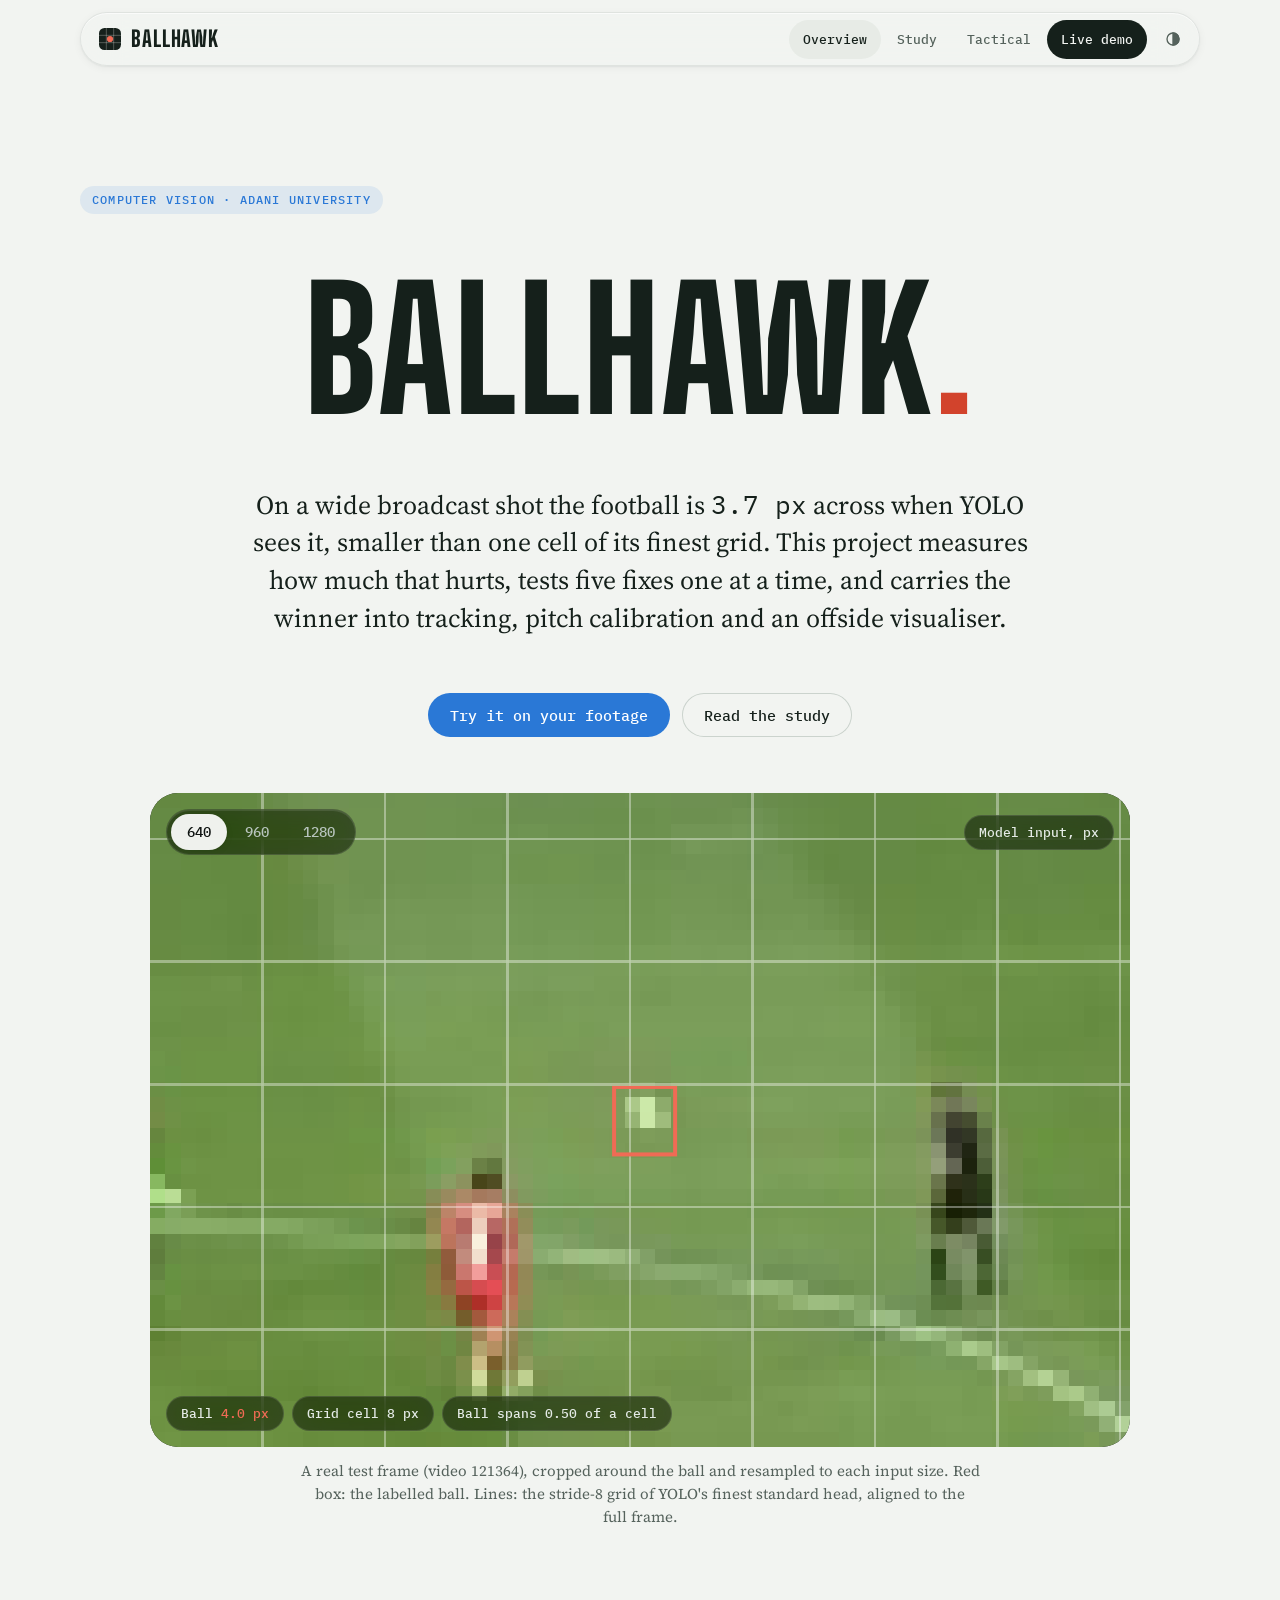
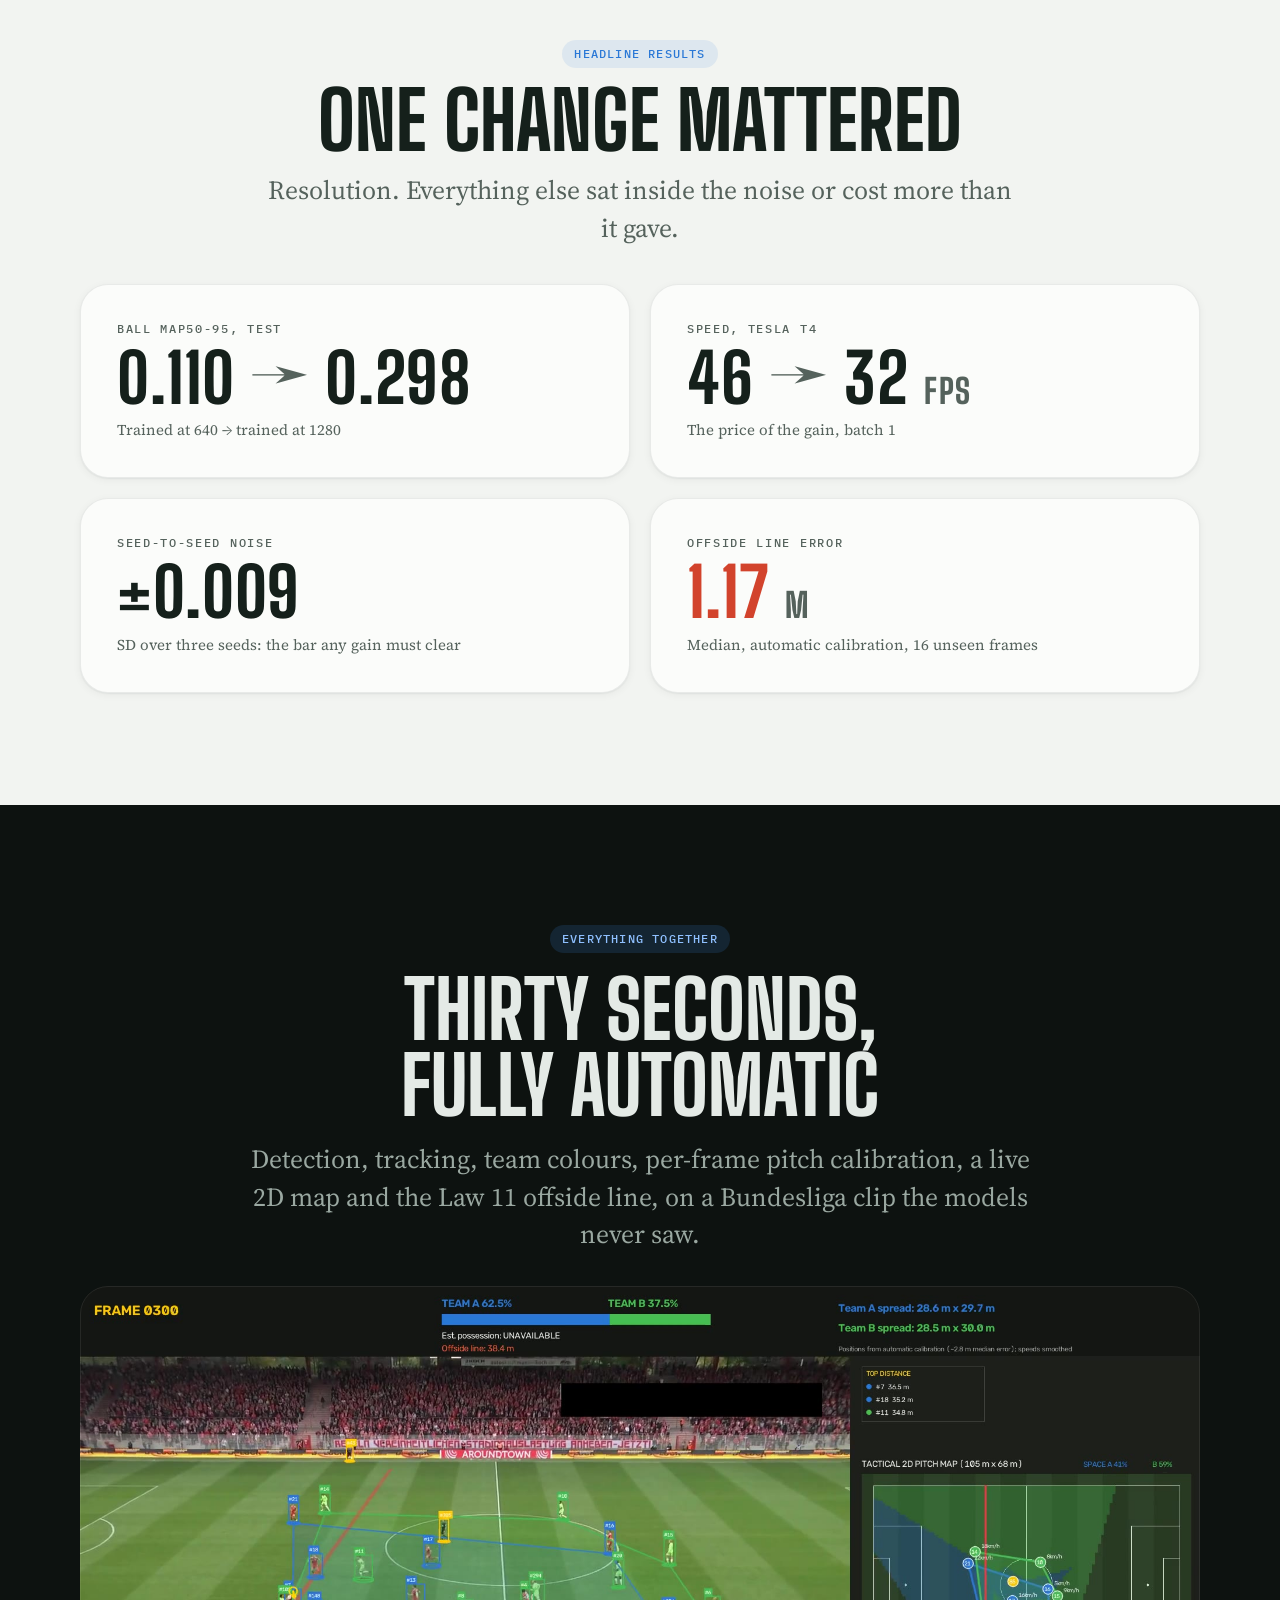
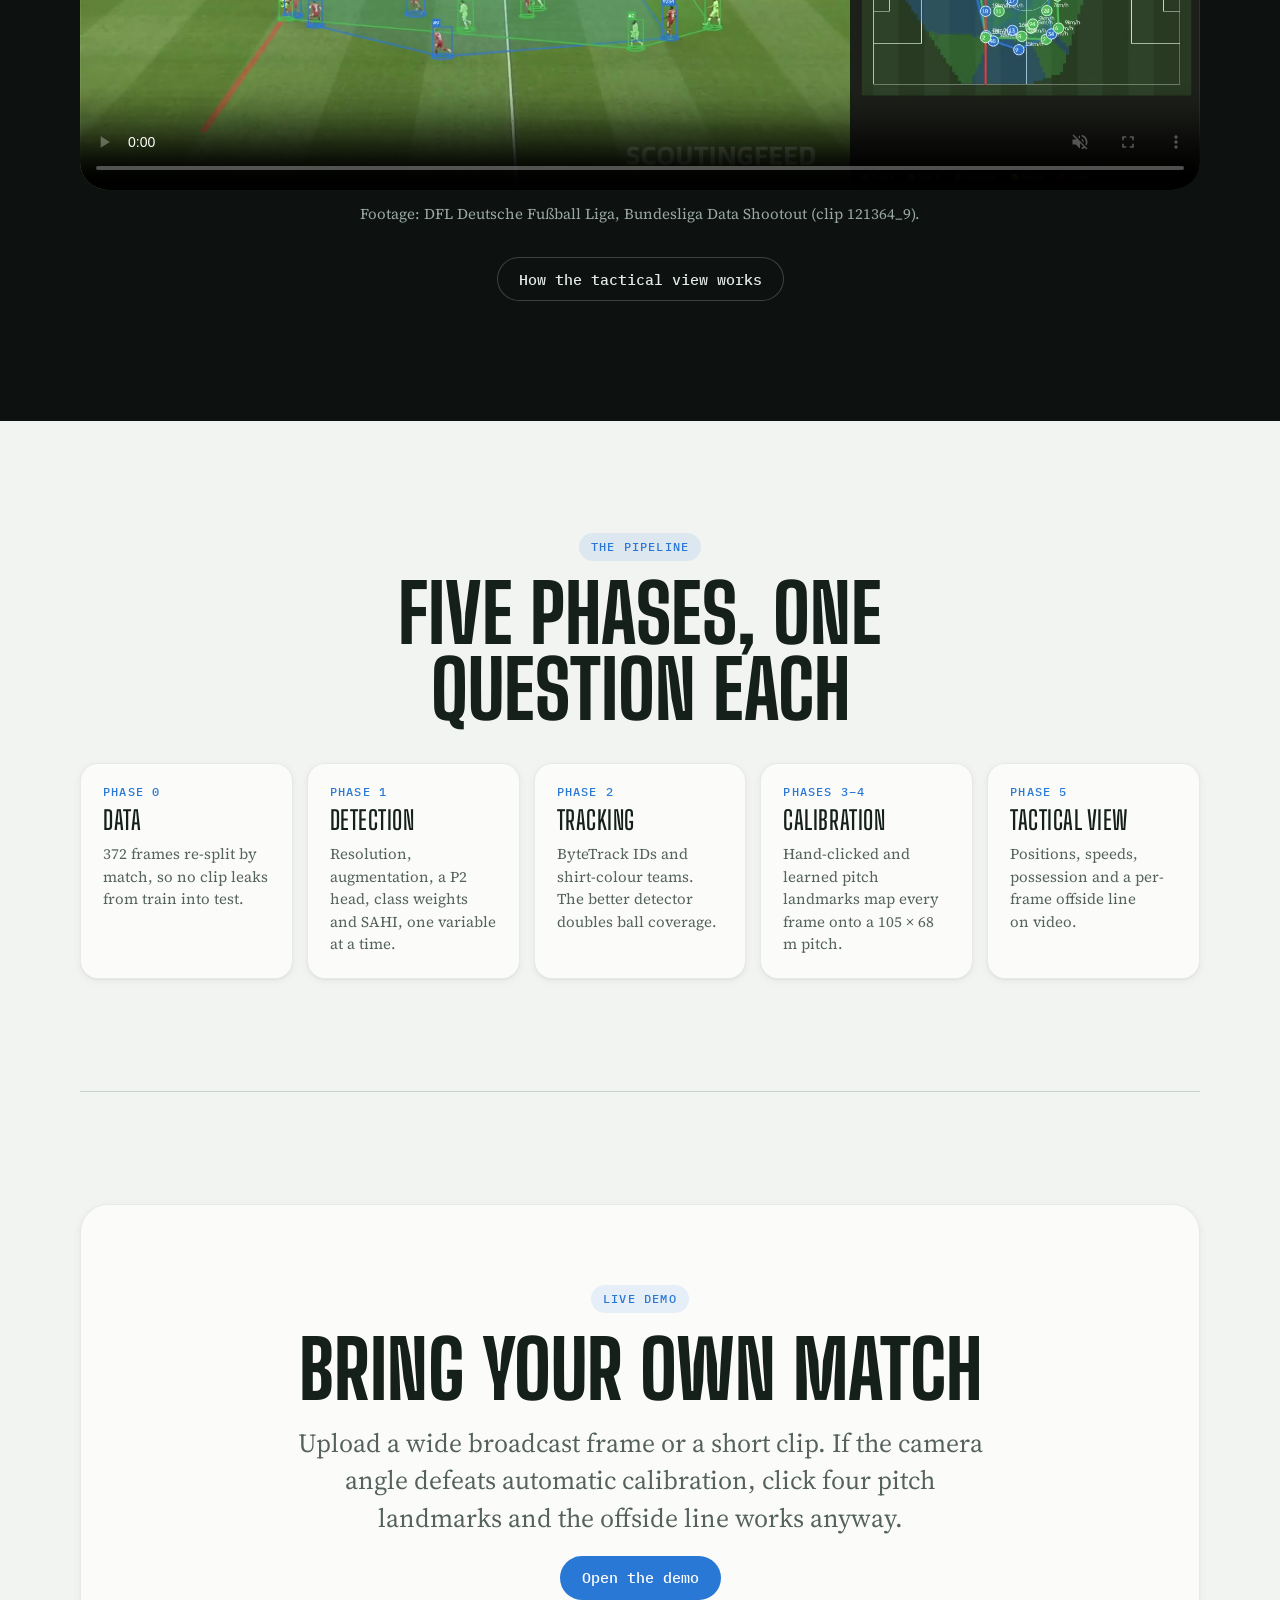
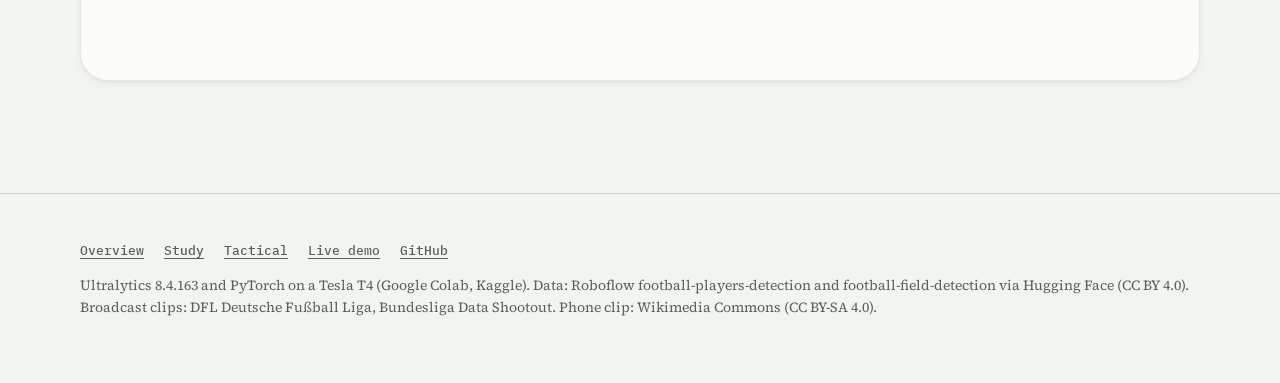
==== web/index.html @ 19dbdcc2 "Rebuild the website as four pages with a custom demo UI web/ replaces site/: Overview, Study, Tactic" ====
<!doctype html>
<html lang="en">
<head>
<meta charset="utf-8">
<meta name="viewport" content="width=device-width, initial-scale=1, viewport-fit=cover">
<title>BallHawk</title>
<meta name="description" content="Why YOLO misses a 4-pixel football on broadcast footage, what fixes it, and how far that carries into tracking, pitch calibration and an offside visualiser.">
<link rel="icon" href="data:image/svg+xml,%3Csvg xmlns='http://www.w3.org/2000/svg' viewBox='0 0 24 24'%3E%3Crect width='24' height='24' rx='6' fill='%2315201B'/%3E%3Cpath d='M8 0v24M16 0v24M0 8h24M0 16h24' stroke='%23F2F4F1' stroke-opacity='.3'/%3E%3Ccircle cx='12' cy='12' r='3.4' fill='%23F06B55'/%3E%3C/svg%3E">
<link rel="preconnect" href="https://fonts.googleapis.com">
<link rel="preconnect" href="https://fonts.gstatic.com" crossorigin>
<link rel="stylesheet" href="https://fonts.googleapis.com/css2?family=Big+Shoulders+Display:wght@600;800&family=IBM+Plex+Mono:wght@400;500&family=Source+Serif+4:ital,opsz,wght@0,8..60,400;0,8..60,600;1,8..60,400&display=swap">
<link rel="stylesheet" href="css/ballhawk.css">
<script src="js/site.js"></script>
</head>
<body>
<a class="skip" href="#main">Skip to content</a>
<header class="bar">
  <a class="brand" href="index.html"><svg viewBox="0 0 24 24" aria-hidden="true"><rect width="24" height="24" rx="6" fill="currentColor"/><path d="M8 0v24M16 0v24M0 8h24M0 16h24" stroke="var(--paper)" stroke-opacity=".3"/><circle cx="12" cy="12" r="3.4" fill="#F06B55"/></svg>BallHawk</a>
  <nav aria-label="Pages">
    <a href="index.html" aria-current="page">Overview</a>
    <a href="study.html">Study</a>
    <a href="tactical.html">Tactical</a>
    <a href="demo.html" class="cta">Live demo</a>
  </nav>
  <button class="theme-btn" type="button" aria-label="Change theme"></button>
</header>

<main id="main">
  <section class="hero wrap">
    <span class="chip">Computer Vision · Adani University</span>
    <h1>BallHawk<span class="dot">.</span></h1>
    <p class="lede">On a wide broadcast shot the football is <span class="mono">3.7&nbsp;px</span> across when YOLO sees it, smaller than one cell of its finest grid. This project measures how much that hurts, tests five fixes one at a time, and carries the winner into tracking, pitch calibration and an offside visualiser.</p>
    <div class="actions center">
      <a class="btn primary" href="demo.html">Try it on your footage</a>
      <a class="btn ghost" href="study.html">Read the study</a>
    </div>

    <figure class="scope reveal">
      <div class="stage">
        <canvas id="scope" width="768" height="512" aria-label="A football crop resampled to the selected input size, with the stride-8 grid drawn over it"></canvas>
        <div class="overlay-top">
          <div class="seg" id="scope-size" role="group" aria-label="Model input size">
            <button type="button" data-size="640" aria-pressed="true">640</button>
            <button type="button" data-size="960" aria-pressed="false">960</button>
            <button type="button" data-size="1280" aria-pressed="false">1280</button>
          </div>
          <span class="pill">Model input, px</span>
        </div>
        <div class="overlay-bottom" aria-live="polite">
          <span class="pill">Ball <b class="hit" id="ro-ball">4.0 px</b></span>
          <span class="pill">Grid cell <b>8 px</b></span>
          <span class="pill">Ball spans <b id="ro-cells">0.50</b> of a cell</span>
        </div>
      </div>
      <figcaption class="center col">A real test frame (video 121364), cropped around the ball and resampled to each input size. Red box: the labelled ball. Lines: the stride-8 grid of YOLO's finest standard head, aligned to the full frame.</figcaption>
    </figure>
  </section>

  <section class="block wrap" aria-labelledby="results-h">
    <header class="center">
      <span class="chip">Headline results</span>
      <h2 id="results-h">One change mattered</h2>
      <p class="lede muted">Resolution. Everything else sat inside the noise or cost more than it gave.</p>
    </header>
    <div class="grid-2">
      <div class="card stat reveal"><span class="eyebrow">Ball mAP50-95, test</span><span class="big">0.110<span class="arrow"> → </span>0.298</span><span class="small muted">Trained at 640 → trained at 1280</span></div>
      <div class="card stat reveal"><span class="eyebrow">Speed, Tesla T4</span><span class="big">46<span class="arrow"> → </span>32 <small>FPS</small></span><span class="small muted">The price of the gain, batch 1</span></div>
      <div class="card stat reveal"><span class="eyebrow">Seed-to-seed noise</span><span class="big">±0.009</span><span class="small muted">SD over three seeds: the bar any gain must clear</span></div>
      <div class="card stat ball reveal"><span class="eyebrow">Offside line error</span><span class="big">1.17 <small>M</small></span><span class="small muted">Median, automatic calibration, 16 unseen frames</span></div>
    </div>
  </section>

  <section class="theatre" aria-labelledby="film-h">
    <div class="wrap stack" style="gap:32px">
      <header class="stack center" style="max-width:820px;justify-items:center">
        <span class="chip">Everything together</span>
        <h2 id="film-h">Thirty seconds, fully automatic</h2>
        <p class="lede muted">Detection, tracking, team colours, per-frame pitch calibration, a live 2D map and the Law 11 offside line, on a Bundesliga clip the models never saw.</p>
      </header>
      <figure class="reveal">
        <video src="media/tactical_v2.mp4" poster="img/tactical_v2_poster.jpg" autoplay muted loop playsinline controls preload="metadata"
               aria-label="30 seconds of broadcast footage with team shapes, player IDs, possession and spread readouts, the offside band, and a live 2D pitch map with speeds" width="1920" height="864"></video>
        <figcaption class="center">Footage: DFL Deutsche Fußball Liga, Bundesliga Data Shootout (clip 121364_9).</figcaption>
      </figure>
      <div class="actions center"><a class="btn ghost" href="tactical.html">How the tactical view works</a></div>
    </div>
  </section>

  <section class="block wrap" aria-labelledby="pipe-h">
    <header class="center">
      <span class="chip">The pipeline</span>
      <h2 id="pipe-h">Five phases, one question each</h2>
    </header>
    <div class="steps">
      <a class="step reveal" href="study.html#data"><span class="n">PHASE 0</span><h3>Data</h3><p>372 frames re-split by match, so no clip leaks from train into test.</p></a>
      <a class="step reveal" href="study.html#study"><span class="n">PHASE 1</span><h3>Detection</h3><p>Resolution, augmentation, a P2 head, class weights and SAHI, one variable at a time.</p></a>
      <a class="step reveal" href="tactical.html#tracking"><span class="n">PHASE 2</span><h3>Tracking</h3><p>ByteTrack IDs and shirt-colour teams. The better detector doubles ball coverage.</p></a>
      <a class="step reveal" href="tactical.html#calibration"><span class="n">PHASES 3–4</span><h3>Calibration</h3><p>Hand-clicked and learned pitch landmarks map every frame onto a 105 × 68 m pitch.</p></a>
      <a class="step reveal" href="tactical.html#video"><span class="n">PHASE 5</span><h3>Tactical view</h3><p>Positions, speeds, possession and a per-frame offside line on video.</p></a>
    </div>
  </section>

  <section class="block wrap" aria-labelledby="try-h">
    <div class="card center-card reveal">
      <span class="chip">Live demo</span>
      <h2 id="try-h">Bring your own match</h2>
      <p class="lede muted col">Upload a wide broadcast frame or a short clip. If the camera angle defeats automatic calibration, click four pitch landmarks and the offside line works anyway.</p>
      <div class="actions center"><a class="btn primary" href="demo.html">Open the demo</a></div>
    </div>
  </section>
</main>

<footer class="site-foot">
  <div class="wrap">
    <div class="links"><a href="index.html">Overview</a><a href="study.html">Study</a><a href="tactical.html">Tactical</a><a href="demo.html">Live demo</a><a href="https://github.com/RohanTrivedi09/BallHawk">GitHub</a></div>
    <p>Ultralytics 8.4.163 and PyTorch on a Tesla T4 (Google Colab, Kaggle). Data: Roboflow football-players-detection and football-field-detection via Hugging Face (CC BY 4.0). Broadcast clips: DFL Deutsche Fußball Liga, Bundesliga Data Shootout. Phone clip: Wikimedia Commons (CC BY-SA 4.0).</p>
  </div>
</footer>
<script src="data/site-data.js"></script>
<script src="js/scope.js"></script>
</body>
</html>
---- web/css/ballhawk.css ----
/* BallHawk — one stylesheet for every page.
   Theme: pitch-paper and ink with broadcast blue, aqua and a red ball (unchanged from v1).
   Layout language: Apple product pages — floating glass bar, large type, rounded surfaces, calm motion. */

/* ---------- tokens ---------- */
:root {
  --paper: #F2F4F1;
  --surface: #E7EBE6;
  --raised: #FBFCFA;
  --ink: #15201B;
  --muted: #55625C;
  --rule: #CBD3CD;
  --accent: #2a78d6;
  --ref: #1baf7a;
  --ball: #D2432C;
  --band: #D9DFDA;
  --stage: #0d1210;          /* dark stage behind video and canvases, both themes */
  --stage-ink: #E4EAE6;
  --tip-bg: #15201B;
  --tip-ink: #F2F4F1;
  --glass: rgb(242 244 241 / 0.72);
  --glass-edge: rgb(255 255 255 / 0.65);
  --glass-line: rgb(21 32 27 / 0.08);
  --shadow-sm: 0 1px 2px rgb(21 32 27 / 0.06), 0 2px 8px rgb(21 32 27 / 0.05);
  --shadow: 0 1px 2px rgb(21 32 27 / 0.05), 0 8px 24px rgb(21 32 27 / 0.08), 0 24px 64px rgb(21 32 27 / 0.06);
  --outline: rgb(0 0 0 / 0.1);

  --display: "Big Shoulders Display", "Arial Narrow", "Helvetica Neue", sans-serif;
  --serif: "Source Serif 4", Georgia, "Times New Roman", serif;
  --mono: "IBM Plex Mono", ui-monospace, "SF Mono", Menlo, monospace;

  --r-sm: 10px;
  --r: 18px;
  --r-lg: 28px;
  --gutter: 20px;
  --max: 1120px;
  --ease: cubic-bezier(0.2, 0.8, 0.2, 1);
}
@media (prefers-color-scheme: dark) {
  :root:not([data-theme="light"]) {
    color-scheme: dark;
    --paper: #0F1714; --surface: #16211C; --raised: #1B2822; --ink: #E4EAE6; --muted: #9AA8A1; --rule: #2A3832;
    --accent: #3987e5; --ref: #199e70; --ball: #F06B55; --band: #22302A; --tip-bg: #E4EAE6; --tip-ink: #0F1714;
    --glass: rgb(15 23 20 / 0.66); --glass-edge: rgb(255 255 255 / 0.08); --glass-line: rgb(255 255 255 / 0.06);
    --shadow-sm: 0 1px 2px rgb(0 0 0 / 0.3); --shadow: 0 1px 2px rgb(0 0 0 / 0.3), 0 16px 48px rgb(0 0 0 / 0.35);
    --outline: rgb(255 255 255 / 0.1);
  }
}
:root[data-theme="dark"] {
  color-scheme: dark;
  --paper: #0F1714; --surface: #16211C; --raised: #1B2822; --ink: #E4EAE6; --muted: #9AA8A1; --rule: #2A3832;
  --accent: #3987e5; --ref: #199e70; --ball: #F06B55; --band: #22302A; --tip-bg: #E4EAE6; --tip-ink: #0F1714;
  --glass: rgb(15 23 20 / 0.66); --glass-edge: rgb(255 255 255 / 0.08); --glass-line: rgb(255 255 255 / 0.06);
  --shadow-sm: 0 1px 2px rgb(0 0 0 / 0.3); --shadow: 0 1px 2px rgb(0 0 0 / 0.3), 0 16px 48px rgb(0 0 0 / 0.35);
  --outline: rgb(255 255 255 / 0.1);
}
@media (max-width: 560px) { :root { --gutter: 16px; } }

/* ---------- base ---------- */
*, *::before, *::after { box-sizing: border-box; }
html { -webkit-font-smoothing: antialiased; -moz-osx-font-smoothing: grayscale; scroll-behavior: smooth; scroll-padding-top: 96px; }
@media (prefers-reduced-motion: reduce) { html { scroll-behavior: auto; } }
body {
  margin: 0; background: var(--paper); color: var(--ink);
  font: 19px/1.6 var(--serif);
  overflow-x: hidden;
}
img, video, canvas, svg { display: block; max-width: 100%; }
img, video { outline: 1px solid var(--outline); outline-offset: -1px; }
a { color: var(--accent); text-underline-offset: 3px; }
:focus-visible { outline: 2px solid var(--accent); outline-offset: 3px; border-radius: 4px; }
p { margin: 0; text-wrap: pretty; }
h1, h2, h3 { font-family: var(--display); text-transform: uppercase; line-height: 0.95; margin: 0; text-wrap: balance; }
h1 { font-weight: 800; font-size: clamp(72px, 14vw, 168px); letter-spacing: 0.01em; }
h2 { font-weight: 800; font-size: clamp(44px, 7vw, 80px); }
h3 { font-weight: 600; font-size: 28px; letter-spacing: 0.02em; }
.mono, .num { font-family: var(--mono); font-variant-numeric: tabular-nums; }
.muted { color: var(--muted); }
.small { font-size: 15px; line-height: 1.55; }
.eyebrow { font: 500 12px/1.4 var(--mono); letter-spacing: 0.14em; text-transform: uppercase; color: var(--muted); }
.lede { font-size: clamp(21px, 2.4vw, 26px); line-height: 1.45; }
.skip { position: absolute; left: -999px; top: 8px; }
.skip:focus { left: 12px; z-index: 50; background: var(--raised); padding: 8px 12px; border-radius: var(--r-sm); }

.wrap { width: min(var(--max), 100% - 2 * var(--gutter)); margin-inline: auto; }
.col { max-width: 700px; }
.center { text-align: center; margin-inline: auto; }
.stack { display: grid; gap: 18px; align-content: start; }

/* ---------- glass bar ---------- */
.bar {
  position: sticky; top: calc(env(safe-area-inset-top, 0px) + 12px); z-index: 30;
  width: min(var(--max), 100% - 2 * var(--gutter)); margin: 12px auto 0;
  display: flex; align-items: center; gap: 6px;
  padding: 6px 6px 6px 18px; border-radius: 999px;
  background: var(--glass);
  -webkit-backdrop-filter: saturate(180%) blur(20px); backdrop-filter: saturate(180%) blur(20px);
  border: 1px solid var(--glass-line);
  box-shadow: inset 0 1px 0 var(--glass-edge), var(--shadow-sm);
}
.brand { display: inline-flex; align-items: center; gap: 10px; margin-right: auto; color: var(--ink); text-decoration: none;
  font: 800 22px/1 var(--display); letter-spacing: 0.04em; text-transform: uppercase; min-height: 40px; }
.brand svg { width: 22px; height: 22px; }
.bar nav { display: flex; gap: 2px; overflow-x: auto; scrollbar-width: none; }
.bar nav::-webkit-scrollbar { display: none; }
.bar nav a {
  font: 500 13px/1 var(--mono); color: var(--muted); text-decoration: none; white-space: nowrap;
  padding: 13px 14px; border-radius: 999px;
  transition-property: color, background-color; transition-duration: 150ms; transition-timing-function: ease-out;
}
.bar nav a:hover { color: var(--ink); background: var(--glass-line); }
.bar nav a[aria-current="page"] { color: var(--ink); background: var(--surface); }
.bar .cta { background: var(--ink); color: var(--paper); }
.bar nav a.cta:hover { background: var(--accent); color: #fff; }
.bar nav a.cta[aria-current="page"] { background: var(--accent); color: #fff; }
.theme-btn {
  width: 40px; height: 40px; flex: none; border: 0; border-radius: 50%; background: transparent; color: var(--muted);
  display: grid; place-items: center; cursor: pointer;
  transition-property: color, background-color, transform; transition-duration: 150ms; transition-timing-function: ease-out;
}
.theme-btn:hover { color: var(--ink); background: var(--glass-line); }
.theme-btn:active { transform: scale(0.94); }
.theme-btn svg { width: 18px; height: 18px; }
@media (max-width: 720px) {
  .bar { flex-wrap: wrap; border-radius: 24px; padding: 6px; }
  .brand { padding-left: 12px; }
  .bar nav { order: 3; width: 100%; }
}

/* ---------- page sections ---------- */
.page-head { padding-block: clamp(64px, 11vw, 132px) clamp(32px, 5vw, 56px); display: grid; gap: 22px; }
.page-head.center { justify-items: center; text-align: center; }
.page-head .lede { max-width: 760px; }
.block { padding-block: clamp(56px, 9vw, 112px); display: grid; gap: 36px; }
.block + .block { border-top: 1px solid var(--rule); }
.block > header { display: grid; gap: 14px; max-width: 820px; }
.chip {
  justify-self: start; display: inline-flex; align-items: center; gap: 8px;
  font: 500 12px/1 var(--mono); letter-spacing: 0.1em; text-transform: uppercase; color: var(--accent);
  padding: 8px 12px; border-radius: 999px; background: color-mix(in oklab, var(--accent) 10%, transparent);
}
.page-head.center .chip, header.center .chip { justify-self: center; }

/* ---------- surfaces ---------- */
.card {
  background: var(--raised); border-radius: var(--r-lg); padding: clamp(22px, 3.2vw, 36px);
  box-shadow: var(--shadow-sm); border: 1px solid var(--glass-line);
  display: grid; gap: 18px; align-content: start; min-width: 0;
}
.card.flat { box-shadow: none; background: var(--surface); border-color: transparent; }
.card h3 { font-size: 30px; }
.grid-2 { display: grid; grid-template-columns: repeat(2, minmax(0, 1fr)); gap: 20px; }
.grid-3 { display: grid; grid-template-columns: repeat(3, minmax(0, 1fr)); gap: 20px; }
.grid-4 { display: grid; grid-template-columns: repeat(4, minmax(0, 1fr)); gap: 20px; }
@media (max-width: 960px) { .grid-4, .grid-3 { grid-template-columns: repeat(2, minmax(0, 1fr)); } }
@media (max-width: 640px) { .grid-2, .grid-3, .grid-4 { grid-template-columns: 1fr; } }
.span-2 { grid-column: span 2; }
@media (max-width: 640px) { .span-2 { grid-column: auto; } }

/* stat tile */
.stat { display: grid; gap: 8px; align-content: start; }
.stat .big { font: 800 clamp(44px, 5.4vw, 68px)/0.95 var(--display); font-variant-numeric: tabular-nums; letter-spacing: 0.01em; }
.stat .big small { font-size: 0.5em; color: var(--muted); letter-spacing: 0.04em; }
.stat .big .arrow { color: var(--muted); font-weight: 600; }
.stat .num { font-size: 28px; font-weight: 500; line-height: 1.2; }
.stat.accent .big { color: var(--accent); }
.stat.ball .big { color: var(--ball); }

/* verdict badges */
.verdict { justify-self: start; font: 500 12px/1 var(--mono); letter-spacing: 0.08em; text-transform: uppercase; padding: 7px 10px; border-radius: 999px; }
.v-yes { background: var(--accent); color: #fff; }
.v-no { box-shadow: inset 0 0 0 1px var(--muted); color: var(--muted); }
.v-mixed { box-shadow: inset 0 0 0 1px var(--accent); color: var(--accent); }
.status { display: inline-flex; align-items: center; gap: 8px; font: 500 12px/1 var(--mono); letter-spacing: 0.08em; text-transform: uppercase; color: var(--muted); }
.status::before { content: ""; width: 8px; height: 8px; border-radius: 50%; background: var(--accent); }

/* dark stage: video, canvases, results */
.stage { background: var(--stage); border-radius: var(--r-lg); overflow: hidden; position: relative; }
.stage > img, .stage > video, .stage > canvas { width: 100%; height: auto; outline: 0; border-radius: 0; }
figure { margin: 0; display: grid; gap: 12px; min-width: 0; }
figure > img, figure > video { width: 100%; height: auto; border-radius: var(--r); background: var(--stage); }
figcaption, .caption { font-size: 15px; line-height: 1.55; color: var(--muted); text-wrap: pretty; }

/* full-bleed dark theatre band */
.theatre { background: var(--stage); color: var(--stage-ink); padding-block: clamp(64px, 10vw, 120px); }
.theatre .eyebrow, .theatre figcaption, .theatre .muted { color: #9AA8A1; }
.theatre .chip { color: #8fc0ff; background: rgb(57 135 229 / 0.16); }
.theatre video { border-radius: var(--r-lg); outline-color: rgb(255 255 255 / 0.08); }

/* ---------- buttons, segmented control ---------- */
.btn {
  display: inline-flex; align-items: center; justify-content: center; gap: 8px; min-height: 44px;
  font: 500 15px/1 var(--mono); text-decoration: none; cursor: pointer;
  padding: 0 22px; border-radius: 999px; border: 0;
  background: var(--ink); color: var(--paper);
  transition-property: background-color, color, transform, box-shadow; transition-duration: 150ms; transition-timing-function: ease-out;
}
.btn:hover { background: var(--accent); color: #fff; }
.btn:active { transform: scale(0.97); }
.btn.primary { background: var(--accent); color: #fff; }
.btn.primary:hover { background: color-mix(in oklab, var(--accent) 86%, black); }
.btn.ghost { background: transparent; color: var(--ink); box-shadow: inset 0 0 0 1px var(--rule); }
.btn.ghost:hover { background: var(--surface); color: var(--ink); }
.theatre .btn.ghost { color: var(--stage-ink); box-shadow: inset 0 0 0 1px rgb(255 255 255 / 0.2); }
.theatre .btn.ghost:hover { background: rgb(255 255 255 / 0.08); }
.btn[disabled] { opacity: 0.45; cursor: not-allowed; transform: none; }
.btn svg { width: 16px; height: 16px; }
.actions { display: flex; flex-wrap: wrap; gap: 12px; }
.actions.center { justify-content: center; }

.seg {
  display: inline-flex; padding: 4px; gap: 2px; border-radius: 999px;
  background: var(--glass); border: 1px solid var(--glass-line);
  -webkit-backdrop-filter: saturate(180%) blur(16px); backdrop-filter: saturate(180%) blur(16px);
  box-shadow: inset 0 1px 0 var(--glass-edge);
}
.seg button {
  font: 500 14px/1 var(--mono); color: var(--muted); background: transparent; border: 0; cursor: pointer;
  border-radius: 999px; padding: 0 16px; min-height: 36px; min-width: 44px;
  transition-property: background-color, color, box-shadow; transition-duration: 180ms; transition-timing-function: ease-out;
}
.seg button:hover { color: var(--ink); }
.seg button[aria-pressed="true"], .seg button[aria-selected="true"] { background: var(--raised); color: var(--ink); box-shadow: var(--shadow-sm); }
.stage .seg { --glass: rgb(13 18 16 / 0.55); --glass-line: rgb(255 255 255 / 0.12); --glass-edge: rgb(255 255 255 / 0.1); }
.stage .seg button { color: #B8C4BE; }
.stage .seg button:hover { color: #fff; }
.stage .seg button[aria-pressed="true"] { background: rgb(255 255 255 / 0.92); color: #0d1210; }

/* ---------- hero scope ---------- */
.hero { padding-block: clamp(56px, 10vw, 120px) 0; display: grid; gap: clamp(32px, 5vw, 56px); justify-items: center; text-align: center; }
.hero .lede { max-width: 800px; }
.hero h1 .dot { color: var(--ball); }
.scope { width: 100%; }
.scope canvas { image-rendering: pixelated; width: 100%; aspect-ratio: 3 / 2; }
.scope .overlay-top { position: absolute; inset: 16px 16px auto 16px; display: flex; justify-content: space-between; align-items: center; gap: 12px; flex-wrap: wrap; }
.scope .overlay-bottom { position: absolute; inset: auto 16px 16px 16px; display: flex; gap: 8px; flex-wrap: wrap; }
.pill {
  font: 500 13px/1 var(--mono); font-variant-numeric: tabular-nums; color: #E4EAE6;
  padding: 10px 14px; border-radius: 999px;
  background: rgb(13 18 16 / 0.55); border: 1px solid rgb(255 255 255 / 0.12);
  -webkit-backdrop-filter: blur(16px) saturate(160%); backdrop-filter: blur(16px) saturate(160%);
}
.pill b { font-weight: 500; }
.pill .hit { color: #F06B55; }
@media (max-width: 560px) { .scope .overlay-bottom .pill { font-size: 12px; padding: 8px 10px; } }

/* ---------- pipeline cards ---------- */
.steps { display: grid; grid-template-columns: repeat(5, minmax(0, 1fr)); gap: 14px; }
@media (max-width: 960px) { .steps { grid-template-columns: repeat(2, minmax(0, 1fr)); } }
@media (max-width: 520px) { .steps { grid-template-columns: 1fr; } }
.step {
  display: grid; gap: 10px; align-content: start; text-decoration: none; color: inherit;
  background: var(--raised); border: 1px solid var(--glass-line); border-radius: var(--r); padding: 22px;
  box-shadow: var(--shadow-sm);
  transition-property: transform, box-shadow; transition-duration: 220ms; transition-timing-function: var(--ease);
}
a.step:hover { transform: translateY(-3px); box-shadow: var(--shadow); }
.step .n { font: 500 12px/1 var(--mono); color: var(--accent); letter-spacing: 0.1em; }
.step h3 { font-size: 26px; }
.step p { font-size: 15px; line-height: 1.5; color: var(--muted); }

/* ---------- charts ---------- */
.legend { display: flex; flex-wrap: wrap; gap: 8px 20px; font: 13px/1.4 var(--mono); color: var(--muted); }
.legend i { display: inline-block; width: 12px; height: 12px; border-radius: 3px; vertical-align: -1px; margin-right: 6px; }
.bars { display: grid; gap: 4px; }
.bar-row {
  display: grid; grid-template-columns: minmax(150px, 230px) minmax(0, 1fr) 54px; gap: 12px; align-items: center;
  font: 14px/1.3 var(--mono); padding: 7px 8px; border-radius: var(--r-sm); cursor: default;
  transition-property: background-color; transition-duration: 120ms;
}
.bar-row:hover, .bar-row:focus-visible { background: var(--surface); }
.track { position: relative; height: 18px; }
.track .band { position: absolute; top: -4px; bottom: -4px; background: var(--band); border-radius: 3px; }
.track .base { position: absolute; top: -6px; bottom: -6px; border-left: 1.5px dashed var(--muted); }
.track .fill { position: absolute; left: 0; top: 2px; height: 14px; border-radius: 0 4px 4px 0; width: 0; }
.bar-row .val { text-align: right; font-variant-numeric: tabular-nums; }
.axis { display: grid; grid-template-columns: minmax(150px, 230px) minmax(0, 1fr) 54px; gap: 12px; padding-inline: 8px; font: 12px/1 var(--mono); color: var(--muted); }
.axis .ticks { position: relative; height: 16px; border-top: 1px solid var(--rule); }
.axis .ticks span { position: absolute; top: 5px; transform: translateX(-50%); }
@media (max-width: 560px) {
  .bar-row { grid-template-columns: minmax(0, 1fr) 48px; } .bar-row .lbl { grid-column: 1 / -1; }
  .axis { grid-template-columns: minmax(0, 1fr) 48px; } .axis > span:first-child { display: none; }
}
@media (prefers-reduced-motion: no-preference) { .track .fill { transition: width 700ms var(--ease); } }
.scatter-wrap { overflow-x: auto; }
.scatter-wrap svg { min-width: 560px; width: 100%; height: auto; }
.scatter-wrap text { font-family: var(--mono); font-size: 12px; fill: var(--muted); }
.scatter-wrap .pt-label { fill: var(--ink); font-size: 12.5px; }

.tip {
  position: fixed; z-index: 60; pointer-events: none; max-width: 280px;
  background: var(--tip-bg); color: var(--tip-ink); border-radius: 12px; padding: 10px 12px;
  font: 13px/1.45 var(--mono); box-shadow: var(--shadow);
}
.tip b { font-weight: 500; display: block; margin-bottom: 4px; }

/* ---------- tables, disclosure ---------- */
.tablewrap { overflow-x: auto; }
table { border-collapse: collapse; width: 100%; font: 14px/1.4 var(--mono); font-variant-numeric: tabular-nums; }
th, td { text-align: right; padding: 10px 12px; border-bottom: 1px solid var(--rule); white-space: nowrap; }
th:first-child, td:first-child { text-align: left; }
thead th { font-weight: 500; color: var(--muted); font-size: 12px; letter-spacing: 0.06em; text-transform: uppercase; }
tbody tr:last-child td { border-bottom: 0; }
tr.is-ball td { color: var(--ball); font-weight: 500; }
details.more > summary {
  list-style: none; cursor: pointer; display: inline-flex; align-items: center; gap: 10px;
  font: 500 14px/1 var(--mono); color: var(--accent); min-height: 44px;
}
details.more > summary::-webkit-details-marker { display: none; }
details.more > summary::before {
  content: "+"; display: inline-grid; place-items: center; width: 24px; height: 24px; border-radius: 50%;
  background: color-mix(in oklab, var(--accent) 12%, transparent); transition: transform 200ms var(--ease);
}
details.more[open] > summary::before { transform: rotate(45deg); }

ul.list { margin: 0; padding: 0; list-style: none; display: grid; }
ul.list li { padding: 16px 0; border-bottom: 1px solid var(--rule); text-wrap: pretty; }
ul.list li:last-child { border-bottom: 0; }

/* ---------- footer ---------- */
.site-foot { padding-block: 48px 64px; border-top: 1px solid var(--rule); }
.site-foot .wrap { display: grid; gap: 14px; font-size: 14px; color: var(--muted); }
.site-foot .links { display: flex; flex-wrap: wrap; gap: 8px 20px; font: 500 13px/1.4 var(--mono); }
.site-foot a { color: var(--muted); }
.site-foot a:hover { color: var(--accent); }

/* ---------- reveal on scroll ---------- */
/* Content is always visible; a block only lifts into place as it enters the viewport. */
@media (prefers-reduced-motion: no-preference) {
  .js .reveal.in { animation: rise 700ms var(--ease) both; }
}
@keyframes rise { from { transform: translateY(14px); } to { transform: none; } }

/* ---------- demo app ---------- */
.app { display: grid; grid-template-columns: minmax(300px, 380px) minmax(0, 1fr); gap: 20px; align-items: start; padding-bottom: 48px; }
@media (max-width: 900px) { .app { grid-template-columns: 1fr; } }
.panel { position: sticky; top: 88px; }
@media (max-width: 900px) { .panel { position: static; } }
.field { display: grid; gap: 10px; }
.field > .label { font: 500 12px/1.4 var(--mono); letter-spacing: 0.1em; text-transform: uppercase; color: var(--muted); }
.drop {
  position: relative; display: grid; place-items: center; gap: 8px; text-align: center; cursor: pointer;
  min-height: 150px; padding: 20px; border-radius: var(--r);
  border: 1.5px dashed var(--rule); background: var(--surface); color: var(--muted); font-size: 15px;
  transition-property: border-color, background-color; transition-duration: 150ms;
}
.drop:hover, .drop.over, .drop:focus-within { border-color: var(--accent); background: color-mix(in oklab, var(--accent) 6%, var(--surface)); }
.drop svg { width: 28px; height: 28px; color: var(--accent); }
.drop strong { color: var(--ink); font-weight: 600; }
.drop .file { font: 500 13px/1.4 var(--mono); color: var(--ink); word-break: break-all; }
.drop input { position: absolute; width: 1px; height: 1px; opacity: 0; }
.examples { display: grid; grid-template-columns: repeat(4, minmax(0, 1fr)); gap: 8px; }
.examples button {
  padding: 0; border: 0; border-radius: var(--r-sm); overflow: hidden; cursor: pointer; background: var(--stage);
  aspect-ratio: 16 / 9; position: relative; box-shadow: 0 0 0 2px transparent;
  transition-property: box-shadow, transform; transition-duration: 150ms;
}
.examples button:hover { transform: translateY(-1px); }
.examples button[aria-pressed="true"] { box-shadow: 0 0 0 2px var(--accent); }
.examples img { width: 100%; height: 100%; object-fit: cover; outline: 0; }
.examples .tag { position: absolute; left: 6px; bottom: 6px; font: 500 10px/1 var(--mono); color: #fff; background: rgb(0 0 0 / 0.55); padding: 4px 6px; border-radius: 6px; }
.range { display: grid; gap: 6px; }
.range .row { display: flex; justify-content: space-between; font: 14px/1.2 var(--mono); }
.range output { font-variant-numeric: tabular-nums; color: var(--ink); }
input[type="range"] { width: 100%; accent-color: var(--accent); min-height: 28px; }
.hint { font-size: 14px; line-height: 1.5; color: var(--muted); }

.result { display: grid; gap: 20px; min-width: 0; }
.result .stage.view { display: grid; place-items: center; aspect-ratio: 1920 / 864; }
.result .stage.view > img, .result .stage.view > video { width: 100%; height: 100%; object-fit: contain; }
.placeholder { display: grid; gap: 12px; justify-items: center; text-align: center; color: #9AA8A1; padding: 32px; font-size: 15px; max-width: 460px; }
.placeholder svg { width: 40px; height: 40px; opacity: 0.8; }
.progress { position: absolute; inset: auto 20px 20px 20px; display: grid; gap: 8px; }
.progress .bar-track { height: 6px; border-radius: 99px; background: rgb(255 255 255 / 0.12); overflow: hidden; }
.progress .bar-track i { display: block; height: 100%; width: 0; background: var(--accent); border-radius: 99px; transition: width 400ms var(--ease); }
.progress .msg { font: 13px/1.4 var(--mono); color: #C6D0CB; display: flex; justify-content: space-between; gap: 12px; }
.spinner { width: 28px; height: 28px; border-radius: 50%; border: 3px solid rgb(255 255 255 / 0.15); border-top-color: #fff; animation: spin 900ms linear infinite; }
@keyframes spin { to { transform: rotate(360deg); } }
@media (prefers-reduced-motion: reduce) { .spinner { animation-duration: 3s; } }
.tiles { display: grid; grid-template-columns: repeat(auto-fit, minmax(170px, 1fr)); gap: 12px; }
.tile { background: var(--raised); border: 1px solid var(--glass-line); border-radius: var(--r); padding: 16px 18px; display: grid; gap: 6px; align-content: start; box-shadow: var(--shadow-sm); }
.tile .num { font-size: 24px; font-weight: 500; line-height: 1.15; }
.notes { margin: 0; padding: 0; list-style: none; display: grid; gap: 10px; font-size: 16px; }
.notes li { display: grid; grid-template-columns: 20px 1fr; gap: 10px; }
.notes li::before { content: ""; width: 8px; height: 8px; border-radius: 50%; background: var(--accent); margin-top: 10px; justify-self: center; }
.notes li.warn::before { background: var(--ball); }
.banner {
  display: grid; gap: 10px; padding: 20px 22px; border-radius: var(--r);
  background: color-mix(in oklab, var(--ball) 8%, var(--raised)); border: 1px solid color-mix(in oklab, var(--ball) 30%, transparent);
}
.banner code { font: 13px/1.5 var(--mono); background: var(--surface); padding: 12px 14px; border-radius: var(--r-sm); display: block; white-space: pre-wrap; word-break: break-word; }

/* manual calibration */
.calib { display: grid; grid-template-columns: minmax(0, 1.6fr) minmax(0, 1fr); gap: 20px; align-items: start; }
@media (max-width: 900px) { .calib { grid-template-columns: 1fr; } }
.calib .shot { cursor: crosshair; }
.calib .shot img { width: 100%; height: auto; user-select: none; -webkit-user-drag: none; outline: 0; }
.calib .shot svg { position: absolute; inset: 0; width: 100%; height: 100%; pointer-events: none; }
.pitch-pick { background: #1c3a2b; border-radius: var(--r); padding: 10px; }
.pitch-pick svg { width: 100%; height: auto; }
.pitch-pick .kp { cursor: pointer; outline: none; }
.pitch-pick .kp circle { fill: rgb(255 255 255 / 0.9); stroke: #1c3a2b; stroke-width: 0.4; }
.pitch-pick .kp .hit { fill: transparent; stroke: none; }
.pitch-pick .kp:hover circle.dot, .pitch-pick .kp:focus-visible circle.dot { fill: #8fc0ff; }
.pitch-pick .kp.used circle.dot { fill: #1baf7a; }
.pitch-pick .kp.armed circle.dot { fill: #F06B55; }
.pairs { margin: 0; padding: 0; list-style: none; display: grid; gap: 6px; font: 13px/1.4 var(--mono); }
.pairs li { display: flex; justify-content: space-between; align-items: center; gap: 10px; padding: 6px 6px 6px 12px; border-radius: var(--r-sm); background: var(--surface); }
.pairs button { border: 0; background: transparent; color: var(--muted); cursor: pointer; min-width: 36px; min-height: 36px; border-radius: 8px; font: inherit; }
.pairs button:hover { color: var(--ball); background: var(--band); }
[hidden] { display: none !important; }

/* inner-page titles are one step down from the home hero */
.page-head h1 { font-size: clamp(60px, 10vw, 128px); }
.finding { display: grid; gap: 12px; align-content: start; }
.finding h3 { font-size: 30px; }
.finding .top { display: flex; justify-content: space-between; align-items: center; gap: 12px; flex-wrap: wrap; }
.grid-4 .stat .big { font-size: clamp(38px, 3.8vw, 54px); }
.center-card { justify-items: center; text-align: center; padding-block: clamp(40px, 7vw, 80px); }
.center-card .chip { justify-self: center; }
.scope { max-width: 980px; }
.grid-4 .stat .num { font-size: 24px; }
.stat .big.nowrap { white-space: nowrap; font-size: clamp(34px, 3.6vw, 52px); }
.page-head.compact { padding-block: clamp(36px, 5vw, 56px) 24px; gap: 12px; }
.page-head.compact h1 { font-size: clamp(48px, 6vw, 76px); }
.page-head.compact p { max-width: 760px; }
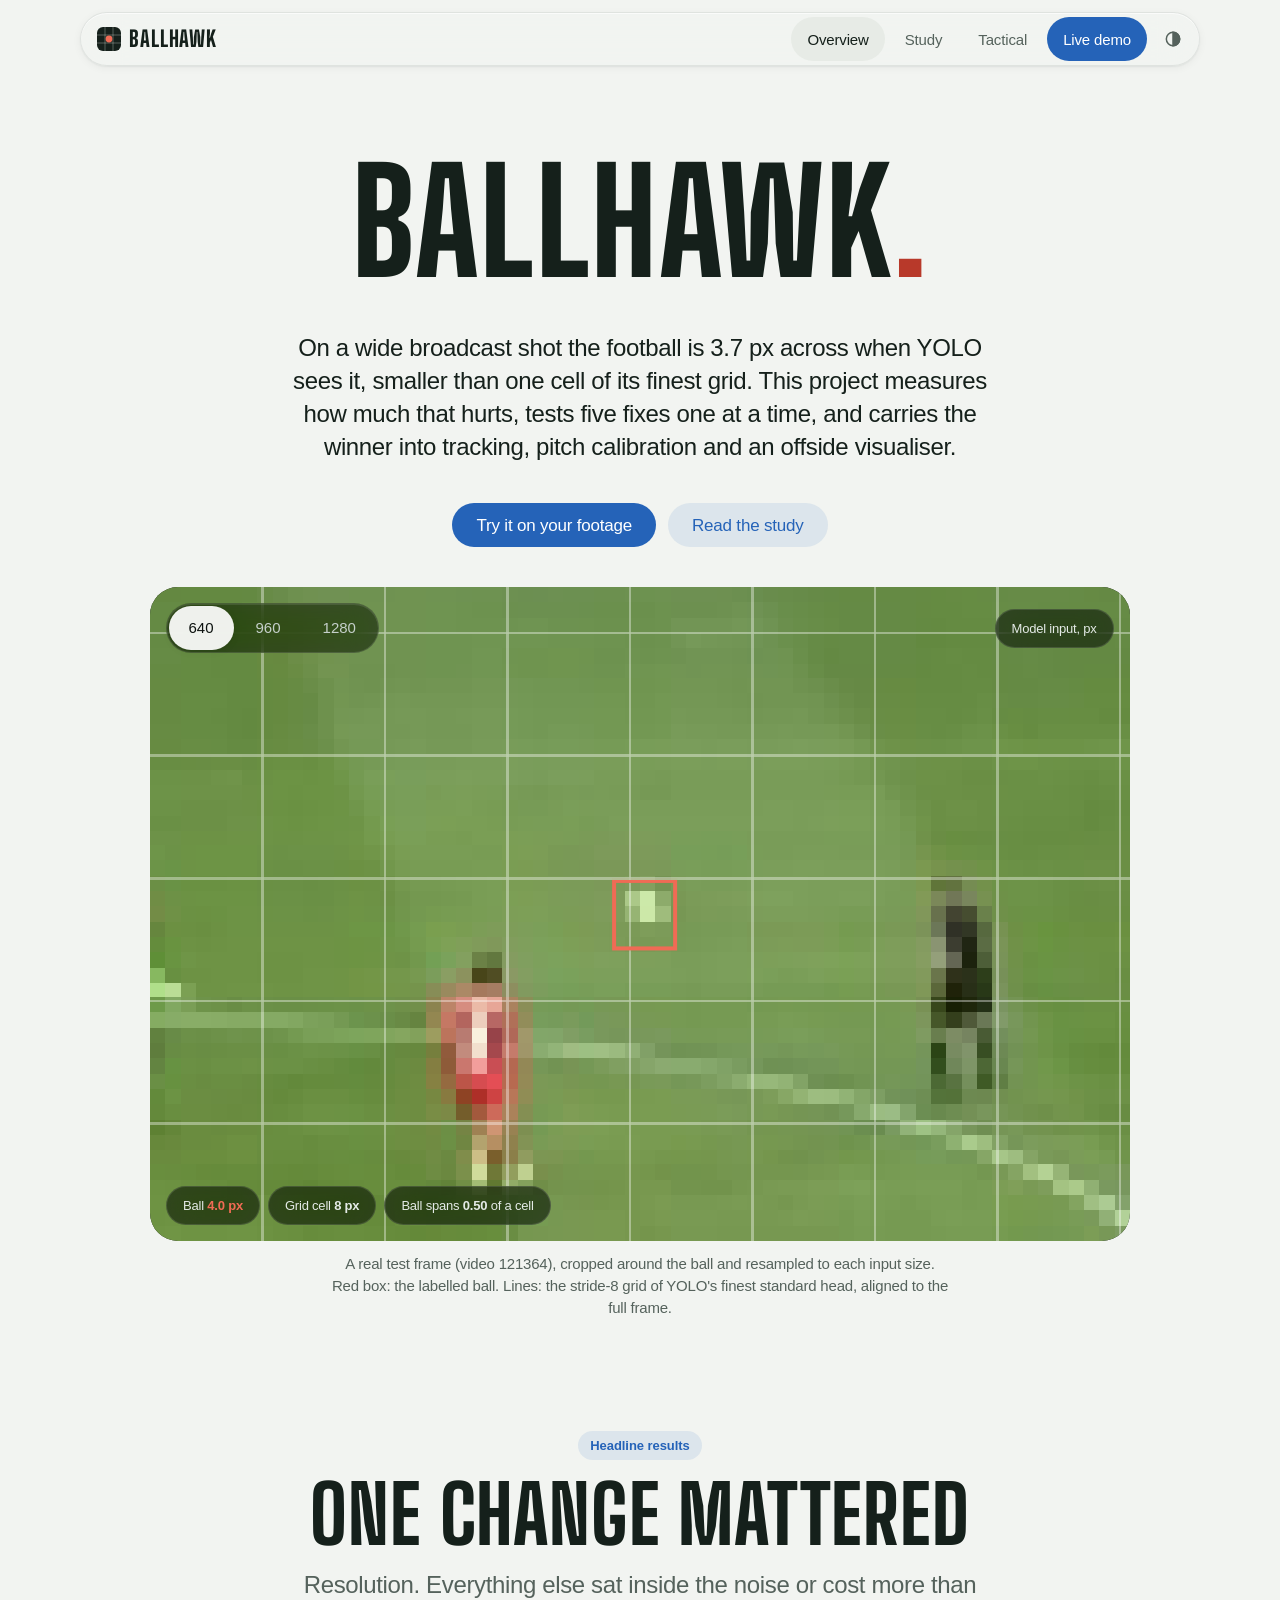
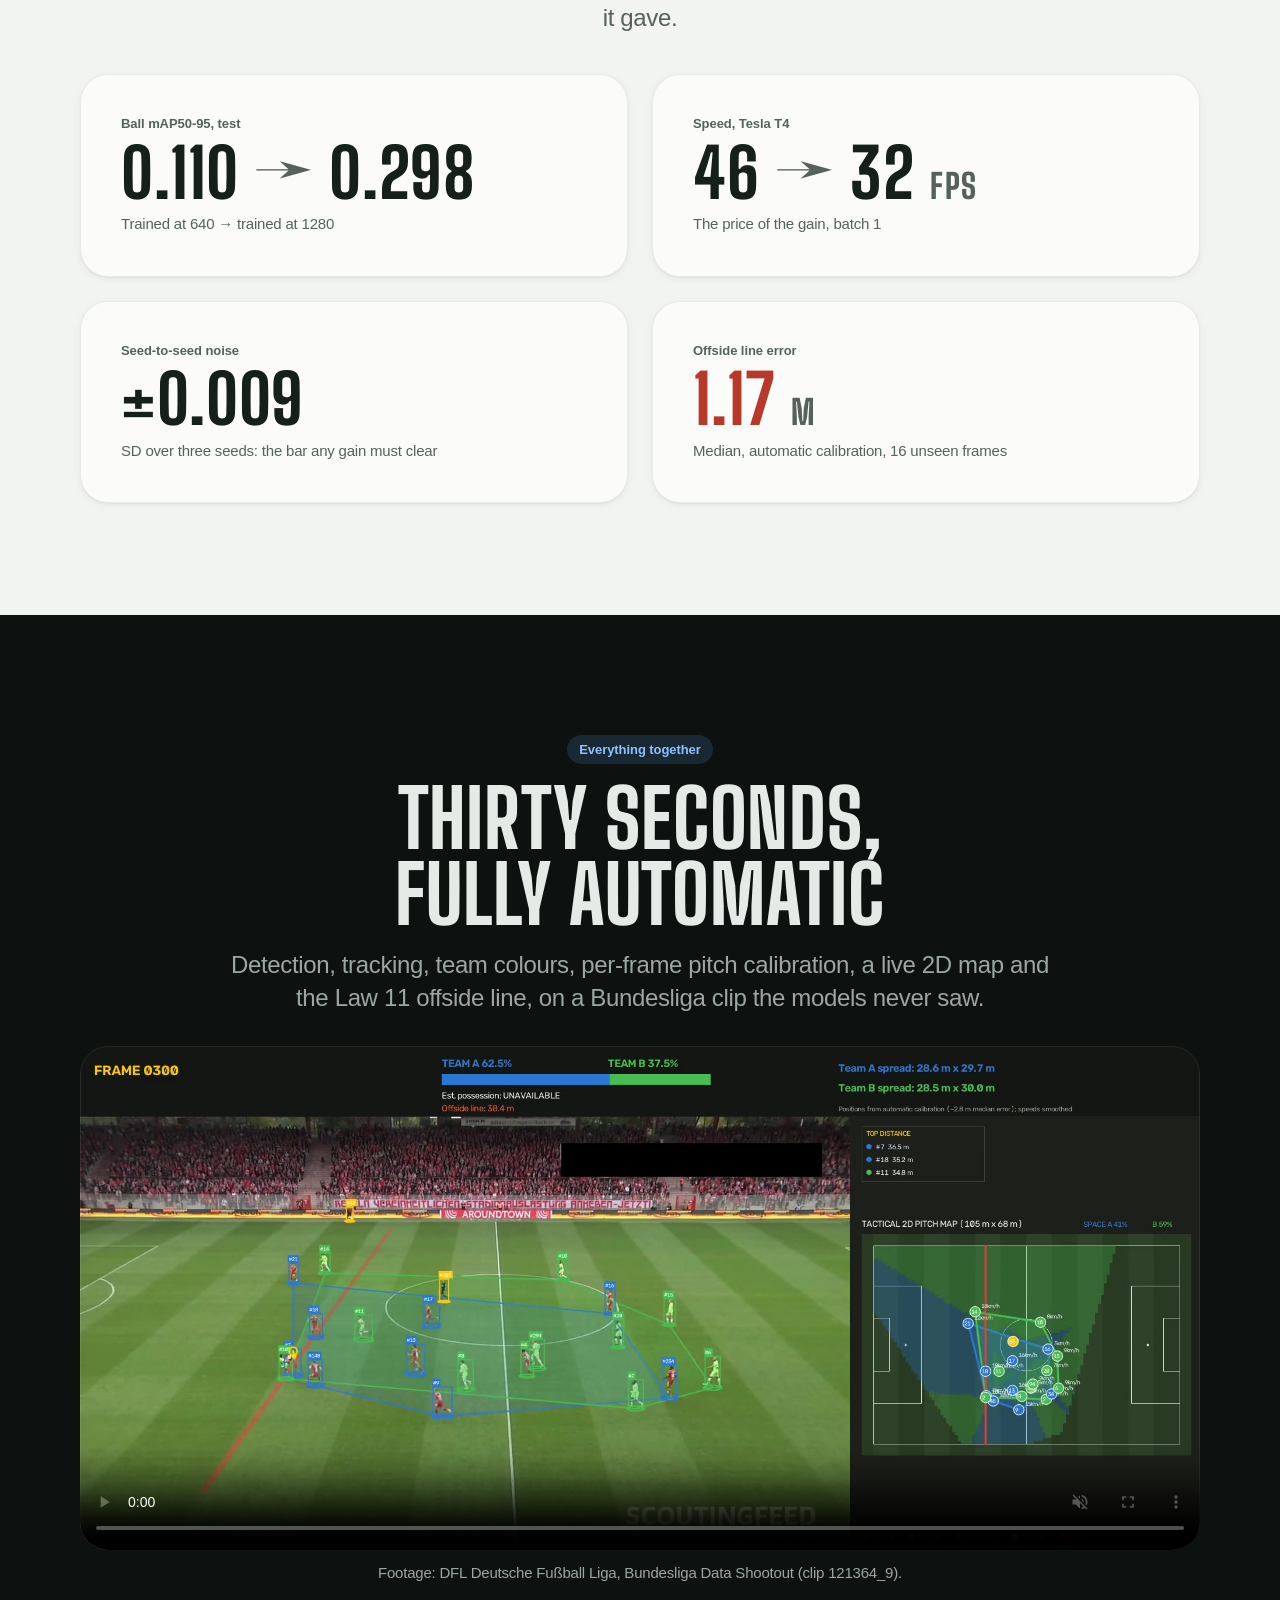
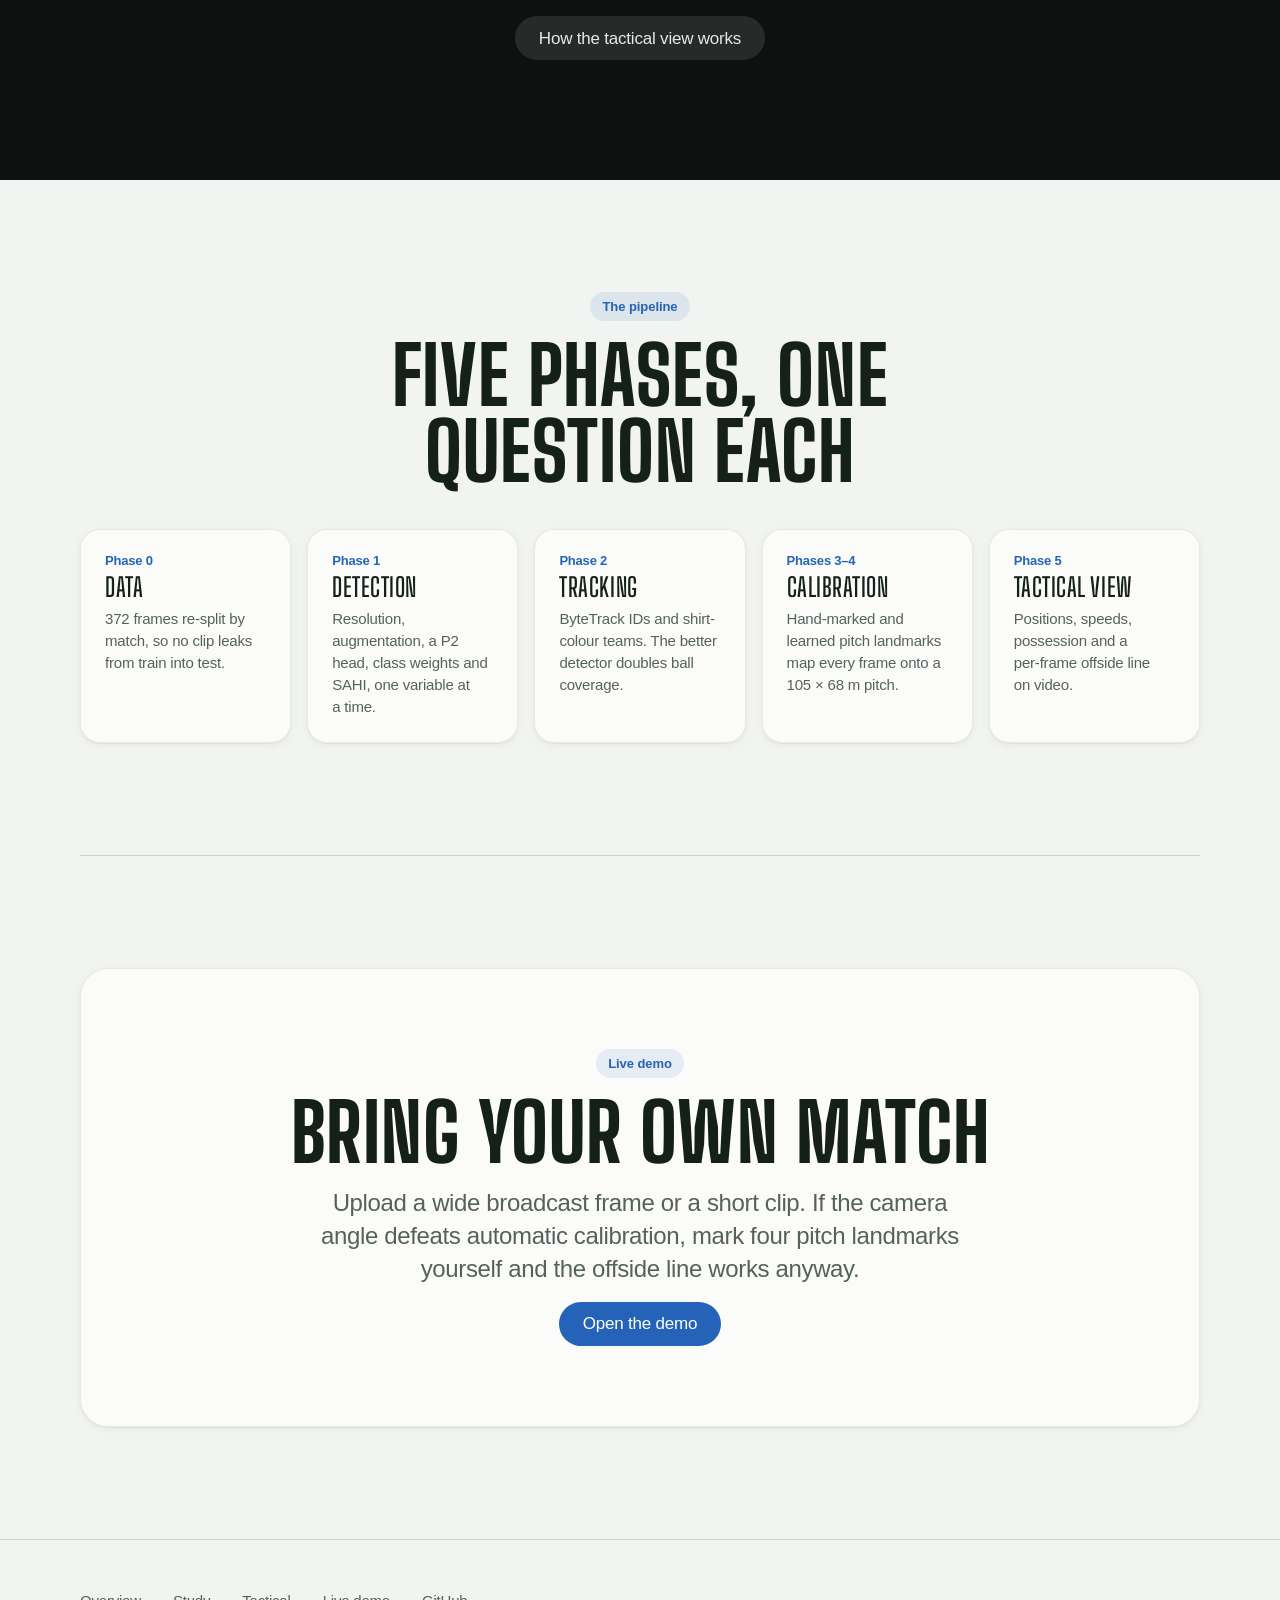
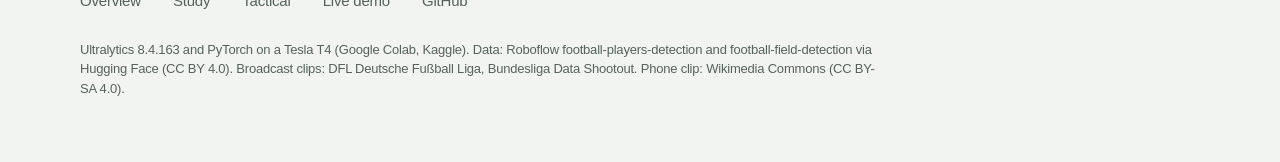
==== commit 805f43f0: "Apply Apple's design guidelines to the website and rebuild the demo page Text, controls and numbers " ====
--- a/web/index.html
+++ b/web/index.html
@@ -3,12 +3,14 @@
 <head>
 <meta charset="utf-8">
 <meta name="viewport" content="width=device-width, initial-scale=1, viewport-fit=cover">
+<meta name="theme-color" content="#F2F4F1" media="(prefers-color-scheme: light)">
+<meta name="theme-color" content="#0F1714" media="(prefers-color-scheme: dark)">
 <title>BallHawk</title>
 <meta name="description" content="Why YOLO misses a 4-pixel football on broadcast footage, what fixes it, and how far that carries into tracking, pitch calibration and an offside visualiser.">
 <link rel="icon" href="data:image/svg+xml,%3Csvg xmlns='http://www.w3.org/2000/svg' viewBox='0 0 24 24'%3E%3Crect width='24' height='24' rx='6' fill='%2315201B'/%3E%3Cpath d='M8 0v24M16 0v24M0 8h24M0 16h24' stroke='%23F2F4F1' stroke-opacity='.3'/%3E%3Ccircle cx='12' cy='12' r='3.4' fill='%23F06B55'/%3E%3C/svg%3E">
 <link rel="preconnect" href="https://fonts.googleapis.com">
 <link rel="preconnect" href="https://fonts.gstatic.com" crossorigin>
-<link rel="stylesheet" href="https://fonts.googleapis.com/css2?family=Big+Shoulders+Display:wght@600;800&family=IBM+Plex+Mono:wght@400;500&family=Source+Serif+4:ital,opsz,wght@0,8..60,400;0,8..60,600;1,8..60,400&display=swap">
+<link rel="stylesheet" href="https://fonts.googleapis.com/css2?family=Big+Shoulders+Display:wght@600;800&display=swap">
 <link rel="stylesheet" href="css/ballhawk.css">
 <script src="js/site.js"></script>
 </head>
@@ -27,12 +29,11 @@
 
 <main id="main">
   <section class="hero wrap">
-    <span class="chip">Computer Vision · Adani University</span>
     <h1>BallHawk<span class="dot">.</span></h1>
     <p class="lede">On a wide broadcast shot the football is <span class="mono">3.7&nbsp;px</span> across when YOLO sees it, smaller than one cell of its finest grid. This project measures how much that hurts, tests five fixes one at a time, and carries the winner into tracking, pitch calibration and an offside visualiser.</p>
     <div class="actions center">
-      <a class="btn primary" href="demo.html">Try it on your footage</a>
-      <a class="btn ghost" href="study.html">Read the study</a>
+      <a class="btn" href="demo.html">Try it on your footage</a>
+      <a class="btn tinted" href="study.html">Read the study</a>
     </div>
 
     <figure class="scope reveal">
@@ -82,7 +83,7 @@
                aria-label="30 seconds of broadcast footage with team shapes, player IDs, possession and spread readouts, the offside band, and a live 2D pitch map with speeds" width="1920" height="864"></video>
         <figcaption class="center">Footage: DFL Deutsche Fußball Liga, Bundesliga Data Shootout (clip 121364_9).</figcaption>
       </figure>
-      <div class="actions center"><a class="btn ghost" href="tactical.html">How the tactical view works</a></div>
+      <div class="actions center"><a class="btn tinted" href="tactical.html">How the tactical view works</a></div>
     </div>
   </section>
 
@@ -92,11 +93,11 @@
       <h2 id="pipe-h">Five phases, one question each</h2>
     </header>
     <div class="steps">
-      <a class="step reveal" href="study.html#data"><span class="n">PHASE 0</span><h3>Data</h3><p>372 frames re-split by match, so no clip leaks from train into test.</p></a>
-      <a class="step reveal" href="study.html#study"><span class="n">PHASE 1</span><h3>Detection</h3><p>Resolution, augmentation, a P2 head, class weights and SAHI, one variable at a time.</p></a>
-      <a class="step reveal" href="tactical.html#tracking"><span class="n">PHASE 2</span><h3>Tracking</h3><p>ByteTrack IDs and shirt-colour teams. The better detector doubles ball coverage.</p></a>
-      <a class="step reveal" href="tactical.html#calibration"><span class="n">PHASES 3–4</span><h3>Calibration</h3><p>Hand-clicked and learned pitch landmarks map every frame onto a 105 × 68 m pitch.</p></a>
-      <a class="step reveal" href="tactical.html#video"><span class="n">PHASE 5</span><h3>Tactical view</h3><p>Positions, speeds, possession and a per-frame offside line on video.</p></a>
+      <a class="step reveal" href="study.html#data"><span class="n">Phase 0</span><h3>Data</h3><p>372 frames re-split by match, so no clip leaks from train into test.</p></a>
+      <a class="step reveal" href="study.html#study"><span class="n">Phase 1</span><h3>Detection</h3><p>Resolution, augmentation, a P2 head, class weights and SAHI, one variable at a time.</p></a>
+      <a class="step reveal" href="tactical.html#tracking"><span class="n">Phase 2</span><h3>Tracking</h3><p>ByteTrack IDs and shirt-colour teams. The better detector doubles ball coverage.</p></a>
+      <a class="step reveal" href="tactical.html#calibration"><span class="n">Phases 3–4</span><h3>Calibration</h3><p>Hand-marked and learned pitch landmarks map every frame onto a 105 × 68 m pitch.</p></a>
+      <a class="step reveal" href="tactical.html#video"><span class="n">Phase 5</span><h3>Tactical view</h3><p>Positions, speeds, possession and a per-frame offside line on video.</p></a>
     </div>
   </section>
 
@@ -104,8 +105,8 @@
     <div class="card center-card reveal">
       <span class="chip">Live demo</span>
       <h2 id="try-h">Bring your own match</h2>
-      <p class="lede muted col">Upload a wide broadcast frame or a short clip. If the camera angle defeats automatic calibration, click four pitch landmarks and the offside line works anyway.</p>
-      <div class="actions center"><a class="btn primary" href="demo.html">Open the demo</a></div>
+      <p class="lede muted col">Upload a wide broadcast frame or a short clip. If the camera angle defeats automatic calibration, mark four pitch landmarks yourself and the offside line works anyway.</p>
+      <div class="actions center"><a class="btn" href="demo.html">Open the demo</a></div>
     </div>
   </section>
 </main>
--- a/web/css/ballhawk.css
+++ b/web/css/ballhawk.css
@@ -1,6 +1,13 @@
 /* BallHawk — one stylesheet for every page.
-   Theme: pitch-paper and ink with broadcast blue, aqua and a red ball (unchanged from v1).
-   Layout language: Apple product pages — floating glass bar, large type, rounded surfaces, calm motion. */
+   Theme: pitch-paper and ink with broadcast blue, aqua and a red ball.
+   Follows Apple's Human Interface Guidelines as they apply to the web:
+   - Type: the system font (SF Pro on Apple devices) for all text, controls and numbers; Big Shoulders only
+     for headings, as the project's identity. Sizes follow Apple's text styles and are set in rem, so they
+     scale with the reader's own text-size setting (the web's Dynamic Type).
+   - Layout: an 8-point spacing grid, ~65-character text measure, concentric corner radii.
+   - Controls: at least 44 x 44 px hit targets; filled and tinted button styles.
+   - Colour: every text colour meets WCAG AA (4.5:1) in both themes; chart colours keep the validated palette.
+   - Accessibility: honours reduce motion, reduce transparency and increase contrast. */
 
 /* ---------- tokens ---------- */
 :root {
@@ -10,12 +17,16 @@
   --ink: #15201B;
   --muted: #55625C;
   --rule: #CBD3CD;
-  --accent: #2a78d6;
+  --accent: #2563B8;          /* links, tinted controls: 5.3:1 on paper */
+  --accent-fill: #2563B8;     /* filled buttons: white text 5.9:1 */
+  --accent-tint: rgb(37 99 184 / 0.1);
+  --chart: #2a78d6;           /* chart marks (graphics need 3:1) */
   --ref: #1baf7a;
-  --ball: #D2432C;
+  --ball: #B8392A;            /* red as text: 4.8:1 on surface */
   --band: #D9DFDA;
-  --stage: #0d1210;          /* dark stage behind video and canvases, both themes */
+  --stage: #0d1210;           /* dark stage behind video and canvases, both themes */
   --stage-ink: #E4EAE6;
+  --stage-muted: #9AA8A1;
   --tip-bg: #15201B;
   --tip-ink: #F2F4F1;
   --glass: rgb(242 244 241 / 0.72);
@@ -26,22 +37,32 @@
   --outline: rgb(0 0 0 / 0.1);
 
   --display: "Big Shoulders Display", "Arial Narrow", "Helvetica Neue", sans-serif;
-  --serif: "Source Serif 4", Georgia, "Times New Roman", serif;
-  --mono: "IBM Plex Mono", ui-monospace, "SF Mono", Menlo, monospace;
-
-  --r-sm: 10px;
-  --r: 18px;
+  --text: -apple-system, BlinkMacSystemFont, "SF Pro Text", "SF Pro Display", "Helvetica Neue", "Segoe UI", Roboto, Arial, sans-serif;
+  --code: ui-monospace, "SF Mono", SFMono-Regular, Menlo, Consolas, monospace;
+
+  /* Apple text styles (px at the default 16px root): body 17, callout 16, subhead 15, footnote 13, caption 12 */
+  --t-intro: clamp(1.25rem, 1.1rem + 0.6vw, 1.5rem);   /* 20-24 */
+  --t-body: 1.0625rem;                                  /* 17 */
+  --t-callout: 1rem;                                    /* 16 */
+  --t-subhead: 0.9375rem;                               /* 15 */
+  --t-footnote: 0.8125rem;                              /* 13 */
+  --t-caption: 0.75rem;                                 /* 12 */
+
+  --r-sm: 12px;
+  --r: 20px;
   --r-lg: 28px;
-  --gutter: 20px;
+  --gutter: 24px;
   --max: 1120px;
+  --tap: 44px;
   --ease: cubic-bezier(0.2, 0.8, 0.2, 1);
 }
 @media (prefers-color-scheme: dark) {
   :root:not([data-theme="light"]) {
     color-scheme: dark;
     --paper: #0F1714; --surface: #16211C; --raised: #1B2822; --ink: #E4EAE6; --muted: #9AA8A1; --rule: #2A3832;
-    --accent: #3987e5; --ref: #199e70; --ball: #F06B55; --band: #22302A; --tip-bg: #E4EAE6; --tip-ink: #0F1714;
-    --glass: rgb(15 23 20 / 0.66); --glass-edge: rgb(255 255 255 / 0.08); --glass-line: rgb(255 255 255 / 0.06);
+    --accent: #5AA0F0; --accent-fill: #2563B8; --accent-tint: rgb(90 160 240 / 0.14); --chart: #3987e5;
+    --ref: #199e70; --ball: #F06B55; --band: #22302A; --tip-bg: #E4EAE6; --tip-ink: #0F1714;
+    --glass: rgb(15 23 20 / 0.66); --glass-edge: rgb(255 255 255 / 0.08); --glass-line: rgb(255 255 255 / 0.07);
     --shadow-sm: 0 1px 2px rgb(0 0 0 / 0.3); --shadow: 0 1px 2px rgb(0 0 0 / 0.3), 0 16px 48px rgb(0 0 0 / 0.35);
     --outline: rgb(255 255 255 / 0.1);
   }
@@ -49,223 +70,248 @@
 :root[data-theme="dark"] {
   color-scheme: dark;
   --paper: #0F1714; --surface: #16211C; --raised: #1B2822; --ink: #E4EAE6; --muted: #9AA8A1; --rule: #2A3832;
-  --accent: #3987e5; --ref: #199e70; --ball: #F06B55; --band: #22302A; --tip-bg: #E4EAE6; --tip-ink: #0F1714;
-  --glass: rgb(15 23 20 / 0.66); --glass-edge: rgb(255 255 255 / 0.08); --glass-line: rgb(255 255 255 / 0.06);
+  --accent: #5AA0F0; --accent-fill: #2563B8; --accent-tint: rgb(90 160 240 / 0.14); --chart: #3987e5;
+  --ref: #199e70; --ball: #F06B55; --band: #22302A; --tip-bg: #E4EAE6; --tip-ink: #0F1714;
+  --glass: rgb(15 23 20 / 0.66); --glass-edge: rgb(255 255 255 / 0.08); --glass-line: rgb(255 255 255 / 0.07);
   --shadow-sm: 0 1px 2px rgb(0 0 0 / 0.3); --shadow: 0 1px 2px rgb(0 0 0 / 0.3), 0 16px 48px rgb(0 0 0 / 0.35);
   --outline: rgb(255 255 255 / 0.1);
 }
+/* Increase contrast: stronger secondary text and separators. */
+@media (prefers-contrast: more) {
+  :root { --muted: #3A4540; --rule: #9AA59E; --glass-line: rgb(21 32 27 / 0.3); }
+  :root[data-theme="dark"] { --muted: #C2CCC7; --rule: #4A5A52; --glass-line: rgb(255 255 255 / 0.3); }
+}
+@media (prefers-contrast: more) and (prefers-color-scheme: dark) {
+  :root:not([data-theme="light"]) { --muted: #C2CCC7; --rule: #4A5A52; --glass-line: rgb(255 255 255 / 0.3); }
+}
+/* Reduce transparency: glass becomes solid. */
+@media (prefers-reduced-transparency: reduce) {
+  :root { --glass: var(--raised); }
+}
 @media (max-width: 560px) { :root { --gutter: 16px; } }
 
 /* ---------- base ---------- */
 *, *::before, *::after { box-sizing: border-box; }
-html { -webkit-font-smoothing: antialiased; -moz-osx-font-smoothing: grayscale; scroll-behavior: smooth; scroll-padding-top: 96px; }
-@media (prefers-reduced-motion: reduce) { html { scroll-behavior: auto; } }
+html { -webkit-font-smoothing: antialiased; -moz-osx-font-smoothing: grayscale; -webkit-text-size-adjust: 100%;
+  scroll-behavior: smooth; scroll-padding-top: 96px; }
 body {
   margin: 0; background: var(--paper); color: var(--ink);
-  font: 19px/1.6 var(--serif);
-  overflow-x: hidden;
+  font: 400 var(--t-body)/1.47 var(--text); letter-spacing: -0.012em;
+  font-kerning: normal; overflow-x: hidden;
 }
 img, video, canvas, svg { display: block; max-width: 100%; }
 img, video { outline: 1px solid var(--outline); outline-offset: -1px; }
 a { color: var(--accent); text-underline-offset: 3px; }
-:focus-visible { outline: 2px solid var(--accent); outline-offset: 3px; border-radius: 4px; }
+:focus-visible { outline: 3px solid var(--accent); outline-offset: 3px; border-radius: 6px; }
 p { margin: 0; text-wrap: pretty; }
-h1, h2, h3 { font-family: var(--display); text-transform: uppercase; line-height: 0.95; margin: 0; text-wrap: balance; }
-h1 { font-weight: 800; font-size: clamp(72px, 14vw, 168px); letter-spacing: 0.01em; }
-h2 { font-weight: 800; font-size: clamp(44px, 7vw, 80px); }
-h3 { font-weight: 600; font-size: 28px; letter-spacing: 0.02em; }
-.mono, .num { font-family: var(--mono); font-variant-numeric: tabular-nums; }
+h1, h2, h3 { font-family: var(--display); text-transform: uppercase; line-height: 0.95; margin: 0; text-wrap: balance; letter-spacing: 0.01em; }
+h1 { font-weight: 800; font-size: clamp(4.5rem, 14vw, 10.5rem); }
+h2 { font-weight: 800; font-size: clamp(2.75rem, 7vw, 5rem); }
+h3 { font-weight: 600; font-size: 1.75rem; letter-spacing: 0.02em; }
+.num, .mono { font-variant-numeric: tabular-nums; }
+code { font-family: var(--code); font-size: 0.9em; }
 .muted { color: var(--muted); }
-.small { font-size: 15px; line-height: 1.55; }
-.eyebrow { font: 500 12px/1.4 var(--mono); letter-spacing: 0.14em; text-transform: uppercase; color: var(--muted); }
-.lede { font-size: clamp(21px, 2.4vw, 26px); line-height: 1.45; }
+.small { font-size: var(--t-subhead); line-height: 1.47; }
+.eyebrow { font: 600 var(--t-footnote)/1.38 var(--text); letter-spacing: -0.005em; color: var(--muted); }
+.lede { font-size: var(--t-intro); line-height: 1.38; letter-spacing: -0.015em; }
 .skip { position: absolute; left: -999px; top: 8px; }
-.skip:focus { left: 12px; z-index: 50; background: var(--raised); padding: 8px 12px; border-radius: var(--r-sm); }
+.skip:focus { left: 16px; z-index: 50; display: inline-flex; align-items: center; min-height: var(--tap); background: var(--raised); padding: 0 16px; border-radius: var(--r-sm); }
 
 .wrap { width: min(var(--max), 100% - 2 * var(--gutter)); margin-inline: auto; }
-.col { max-width: 700px; }
+.col { max-width: 40rem; }
 .center { text-align: center; margin-inline: auto; }
-.stack { display: grid; gap: 18px; align-content: start; }
-
-/* ---------- glass bar ---------- */
+.stack { display: grid; gap: 16px; align-content: start; }
+
+/* ---------- glass navigation bar ---------- */
 .bar {
   position: sticky; top: calc(env(safe-area-inset-top, 0px) + 12px); z-index: 30;
   width: min(var(--max), 100% - 2 * var(--gutter)); margin: 12px auto 0;
-  display: flex; align-items: center; gap: 6px;
-  padding: 6px 6px 6px 18px; border-radius: 999px;
+  display: flex; align-items: center; gap: 4px;
+  padding: 4px 4px 4px 16px; border-radius: 999px;
   background: var(--glass);
   -webkit-backdrop-filter: saturate(180%) blur(20px); backdrop-filter: saturate(180%) blur(20px);
   border: 1px solid var(--glass-line);
   box-shadow: inset 0 1px 0 var(--glass-edge), var(--shadow-sm);
 }
-.brand { display: inline-flex; align-items: center; gap: 10px; margin-right: auto; color: var(--ink); text-decoration: none;
-  font: 800 22px/1 var(--display); letter-spacing: 0.04em; text-transform: uppercase; min-height: 40px; }
-.brand svg { width: 22px; height: 22px; }
-.bar nav { display: flex; gap: 2px; overflow-x: auto; scrollbar-width: none; }
+.brand { display: inline-flex; align-items: center; gap: 8px; margin-right: auto; color: var(--ink); text-decoration: none;
+  font: 800 1.375rem/1 var(--display); letter-spacing: 0.04em; text-transform: uppercase; min-height: var(--tap); }
+.brand svg { width: 24px; height: 24px; }
+.bar nav { display: flex; gap: 4px; overflow-x: auto; scrollbar-width: none; }
 .bar nav::-webkit-scrollbar { display: none; }
 .bar nav a {
-  font: 500 13px/1 var(--mono); color: var(--muted); text-decoration: none; white-space: nowrap;
-  padding: 13px 14px; border-radius: 999px;
+  display: inline-flex; align-items: center; min-height: var(--tap);
+  font: 500 var(--t-subhead)/1 var(--text); letter-spacing: -0.01em; color: var(--muted); text-decoration: none; white-space: nowrap;
+  padding: 0 16px; border-radius: 999px;
   transition-property: color, background-color; transition-duration: 150ms; transition-timing-function: ease-out;
 }
 .bar nav a:hover { color: var(--ink); background: var(--glass-line); }
 .bar nav a[aria-current="page"] { color: var(--ink); background: var(--surface); }
-.bar .cta { background: var(--ink); color: var(--paper); }
-.bar nav a.cta:hover { background: var(--accent); color: #fff; }
-.bar nav a.cta[aria-current="page"] { background: var(--accent); color: #fff; }
+.bar nav a.cta { background: var(--accent-fill); color: #fff; }
+.bar nav a.cta:hover { background: color-mix(in oklab, var(--accent-fill) 86%, black); color: #fff; }
 .theme-btn {
-  width: 40px; height: 40px; flex: none; border: 0; border-radius: 50%; background: transparent; color: var(--muted);
+  width: var(--tap); height: var(--tap); flex: none; border: 0; border-radius: 50%; background: transparent; color: var(--muted);
   display: grid; place-items: center; cursor: pointer;
   transition-property: color, background-color, transform; transition-duration: 150ms; transition-timing-function: ease-out;
 }
 .theme-btn:hover { color: var(--ink); background: var(--glass-line); }
 .theme-btn:active { transform: scale(0.94); }
-.theme-btn svg { width: 18px; height: 18px; }
+.theme-btn svg { width: 20px; height: 20px; }
 @media (max-width: 720px) {
-  .bar { flex-wrap: wrap; border-radius: 24px; padding: 6px; }
+  .bar { flex-wrap: wrap; border-radius: 24px; padding: 4px; }
   .brand { padding-left: 12px; }
   .bar nav { order: 3; width: 100%; }
 }
 
 /* ---------- page sections ---------- */
-.page-head { padding-block: clamp(64px, 11vw, 132px) clamp(32px, 5vw, 56px); display: grid; gap: 22px; }
-.page-head.center { justify-items: center; text-align: center; }
-.page-head .lede { max-width: 760px; }
-.block { padding-block: clamp(56px, 9vw, 112px); display: grid; gap: 36px; }
+.page-head { padding-block: clamp(64px, 11vw, 128px) clamp(32px, 5vw, 56px); display: grid; gap: 24px; }
+.page-head .lede { max-width: 46rem; }
+.page-head h1 { font-size: clamp(3.75rem, 10vw, 8rem); }
+.page-head.compact { padding-block: clamp(40px, 5vw, 56px) 24px; gap: 12px; }
+.page-head.compact h1 { font-size: clamp(3rem, 6vw, 4.75rem); }
+.page-head.compact p { max-width: 46rem; }
+.block { padding-block: clamp(56px, 9vw, 112px); display: grid; gap: 40px; }
 .block + .block { border-top: 1px solid var(--rule); }
-.block > header { display: grid; gap: 14px; max-width: 820px; }
+.block > header { display: grid; gap: 16px; max-width: 52rem; }
+.block > header p { max-width: 44rem; }
 .chip {
   justify-self: start; display: inline-flex; align-items: center; gap: 8px;
-  font: 500 12px/1 var(--mono); letter-spacing: 0.1em; text-transform: uppercase; color: var(--accent);
-  padding: 8px 12px; border-radius: 999px; background: color-mix(in oklab, var(--accent) 10%, transparent);
-}
-.page-head.center .chip, header.center .chip { justify-self: center; }
+  font: 600 var(--t-footnote)/1 var(--text); letter-spacing: -0.005em; color: var(--accent);
+  padding: 8px 12px; border-radius: 999px; background: var(--accent-tint);
+}
+header.center .chip { justify-self: center; }
 
 /* ---------- surfaces ---------- */
 .card {
-  background: var(--raised); border-radius: var(--r-lg); padding: clamp(22px, 3.2vw, 36px);
+  background: var(--raised); border-radius: var(--r-lg); padding: clamp(24px, 3.2vw, 40px);
   box-shadow: var(--shadow-sm); border: 1px solid var(--glass-line);
-  display: grid; gap: 18px; align-content: start; min-width: 0;
-}
-.card.flat { box-shadow: none; background: var(--surface); border-color: transparent; }
-.card h3 { font-size: 30px; }
-.grid-2 { display: grid; grid-template-columns: repeat(2, minmax(0, 1fr)); gap: 20px; }
-.grid-3 { display: grid; grid-template-columns: repeat(3, minmax(0, 1fr)); gap: 20px; }
-.grid-4 { display: grid; grid-template-columns: repeat(4, minmax(0, 1fr)); gap: 20px; }
+  display: grid; gap: 16px; align-content: start; min-width: 0;
+}
+.card h3 { font-size: 1.875rem; }
+.center-card { justify-items: center; text-align: center; padding-block: clamp(40px, 7vw, 80px); }
+.center-card .chip { justify-self: center; }
+.grid-2 { display: grid; grid-template-columns: repeat(2, minmax(0, 1fr)); gap: 24px; }
+.grid-3 { display: grid; grid-template-columns: repeat(3, minmax(0, 1fr)); gap: 24px; }
+.grid-4 { display: grid; grid-template-columns: repeat(4, minmax(0, 1fr)); gap: 24px; }
 @media (max-width: 960px) { .grid-4, .grid-3 { grid-template-columns: repeat(2, minmax(0, 1fr)); } }
-@media (max-width: 640px) { .grid-2, .grid-3, .grid-4 { grid-template-columns: 1fr; } }
-.span-2 { grid-column: span 2; }
-@media (max-width: 640px) { .span-2 { grid-column: auto; } }
+@media (max-width: 640px) { .grid-2, .grid-3, .grid-4 { grid-template-columns: 1fr; gap: 16px; } }
 
 /* stat tile */
 .stat { display: grid; gap: 8px; align-content: start; }
-.stat .big { font: 800 clamp(44px, 5.4vw, 68px)/0.95 var(--display); font-variant-numeric: tabular-nums; letter-spacing: 0.01em; }
+.stat .big { font: 800 clamp(2.75rem, 5.4vw, 4.25rem)/0.95 var(--display); font-variant-numeric: tabular-nums; letter-spacing: 0.01em; }
 .stat .big small { font-size: 0.5em; color: var(--muted); letter-spacing: 0.04em; }
 .stat .big .arrow { color: var(--muted); font-weight: 600; }
-.stat .num { font-size: 28px; font-weight: 500; line-height: 1.2; }
+.stat .big.nowrap { white-space: nowrap; font-size: clamp(2.125rem, 3.6vw, 3.25rem); }
+.stat .num { font: 600 1.75rem/1.2 var(--text); letter-spacing: -0.02em; }
+.grid-4 .stat .big { font-size: clamp(2.375rem, 3.8vw, 3.375rem); }
+.grid-4 .stat .num { font-size: 1.5rem; }
 .stat.accent .big { color: var(--accent); }
 .stat.ball .big { color: var(--ball); }
 
-/* verdict badges */
-.verdict { justify-self: start; font: 500 12px/1 var(--mono); letter-spacing: 0.08em; text-transform: uppercase; padding: 7px 10px; border-radius: 999px; }
-.v-yes { background: var(--accent); color: #fff; }
+/* verdict badges and status */
+.verdict { justify-self: start; font: 600 var(--t-footnote)/1 var(--text); padding: 8px 12px; border-radius: 999px; }
+.v-yes { background: var(--accent-fill); color: #fff; }
 .v-no { box-shadow: inset 0 0 0 1px var(--muted); color: var(--muted); }
-.v-mixed { box-shadow: inset 0 0 0 1px var(--accent); color: var(--accent); }
-.status { display: inline-flex; align-items: center; gap: 8px; font: 500 12px/1 var(--mono); letter-spacing: 0.08em; text-transform: uppercase; color: var(--muted); }
-.status::before { content: ""; width: 8px; height: 8px; border-radius: 50%; background: var(--accent); }
+.v-mixed { background: var(--accent-tint); color: var(--accent); }
+.status { display: inline-flex; align-items: center; gap: 8px; font: 600 var(--t-footnote)/1 var(--text); color: var(--muted); }
+.status::before { content: ""; width: 8px; height: 8px; border-radius: 50%; background: var(--chart); }
+.finding { display: grid; gap: 12px; align-content: start; }
+.finding h3 { font-size: 1.875rem; }
+.finding .top { display: flex; justify-content: space-between; align-items: center; gap: 12px; flex-wrap: wrap; }
 
 /* dark stage: video, canvases, results */
 .stage { background: var(--stage); border-radius: var(--r-lg); overflow: hidden; position: relative; }
 .stage > img, .stage > video, .stage > canvas { width: 100%; height: auto; outline: 0; border-radius: 0; }
 figure { margin: 0; display: grid; gap: 12px; min-width: 0; }
 figure > img, figure > video { width: 100%; height: auto; border-radius: var(--r); background: var(--stage); }
-figcaption, .caption { font-size: 15px; line-height: 1.55; color: var(--muted); text-wrap: pretty; }
+figure.card > img { border-radius: var(--r-sm); }  /* concentric: the card's radius less its padding */
+figcaption, .caption { font-size: var(--t-subhead); line-height: 1.47; color: var(--muted); text-wrap: pretty; max-width: 48rem; }
 
 /* full-bleed dark theatre band */
 .theatre { background: var(--stage); color: var(--stage-ink); padding-block: clamp(64px, 10vw, 120px); }
-.theatre .eyebrow, .theatre figcaption, .theatre .muted { color: #9AA8A1; }
-.theatre .chip { color: #8fc0ff; background: rgb(57 135 229 / 0.16); }
+.theatre .eyebrow, .theatre figcaption, .theatre .muted { color: var(--stage-muted); }
+.theatre .chip { color: #8fc0ff; background: rgb(90 160 240 / 0.16); }
 .theatre video { border-radius: var(--r-lg); outline-color: rgb(255 255 255 / 0.08); }
 
-/* ---------- buttons, segmented control ---------- */
+/* ---------- buttons (filled, tinted) and segmented control ---------- */
 .btn {
-  display: inline-flex; align-items: center; justify-content: center; gap: 8px; min-height: 44px;
-  font: 500 15px/1 var(--mono); text-decoration: none; cursor: pointer;
-  padding: 0 22px; border-radius: 999px; border: 0;
-  background: var(--ink); color: var(--paper);
-  transition-property: background-color, color, transform, box-shadow; transition-duration: 150ms; transition-timing-function: ease-out;
-}
-.btn:hover { background: var(--accent); color: #fff; }
+  display: inline-flex; align-items: center; justify-content: center; gap: 8px; min-height: var(--tap);
+  font: 500 var(--t-body)/1 var(--text); letter-spacing: -0.012em; text-decoration: none; cursor: pointer;
+  padding: 0 24px; border-radius: 999px; border: 0;
+  background: var(--accent-fill); color: #fff;
+  transition-property: background-color, color, transform; transition-duration: 150ms; transition-timing-function: ease-out;
+}
+.btn:hover { background: color-mix(in oklab, var(--accent-fill) 86%, black); }
 .btn:active { transform: scale(0.97); }
-.btn.primary { background: var(--accent); color: #fff; }
-.btn.primary:hover { background: color-mix(in oklab, var(--accent) 86%, black); }
-.btn.ghost { background: transparent; color: var(--ink); box-shadow: inset 0 0 0 1px var(--rule); }
-.btn.ghost:hover { background: var(--surface); color: var(--ink); }
-.theatre .btn.ghost { color: var(--stage-ink); box-shadow: inset 0 0 0 1px rgb(255 255 255 / 0.2); }
-.theatre .btn.ghost:hover { background: rgb(255 255 255 / 0.08); }
-.btn[disabled] { opacity: 0.45; cursor: not-allowed; transform: none; }
-.btn svg { width: 16px; height: 16px; }
+.btn.tinted { background: var(--accent-tint); color: var(--accent); }
+.btn.tinted:hover { background: color-mix(in oklab, var(--accent) 18%, transparent); }
+.theatre .btn.tinted { background: rgb(255 255 255 / 0.1); color: var(--stage-ink); }
+.theatre .btn.tinted:hover { background: rgb(255 255 255 / 0.16); }
+.btn[disabled] { opacity: 0.4; cursor: not-allowed; transform: none; }
+.btn svg { width: 18px; height: 18px; }
 .actions { display: flex; flex-wrap: wrap; gap: 12px; }
 .actions.center { justify-content: center; }
 
 .seg {
-  display: inline-flex; padding: 4px; gap: 2px; border-radius: 999px;
+  display: inline-flex; padding: 2px; gap: 2px; border-radius: 999px;
   background: var(--glass); border: 1px solid var(--glass-line);
   -webkit-backdrop-filter: saturate(180%) blur(16px); backdrop-filter: saturate(180%) blur(16px);
   box-shadow: inset 0 1px 0 var(--glass-edge);
 }
 .seg button {
-  font: 500 14px/1 var(--mono); color: var(--muted); background: transparent; border: 0; cursor: pointer;
-  border-radius: 999px; padding: 0 16px; min-height: 36px; min-width: 44px;
+  font: 500 var(--t-subhead)/1 var(--text); color: var(--muted); background: transparent; border: 0; cursor: pointer;
+  border-radius: 999px; padding: 0 20px; min-height: var(--tap); min-width: var(--tap); font-variant-numeric: tabular-nums;
   transition-property: background-color, color, box-shadow; transition-duration: 180ms; transition-timing-function: ease-out;
 }
 .seg button:hover { color: var(--ink); }
-.seg button[aria-pressed="true"], .seg button[aria-selected="true"] { background: var(--raised); color: var(--ink); box-shadow: var(--shadow-sm); }
+.seg button[aria-pressed="true"] { background: var(--raised); color: var(--ink); box-shadow: var(--shadow-sm); }
 .stage .seg { --glass: rgb(13 18 16 / 0.55); --glass-line: rgb(255 255 255 / 0.12); --glass-edge: rgb(255 255 255 / 0.1); }
-.stage .seg button { color: #B8C4BE; }
+.stage .seg button { color: #C6D0CB; }
 .stage .seg button:hover { color: #fff; }
 .stage .seg button[aria-pressed="true"] { background: rgb(255 255 255 / 0.92); color: #0d1210; }
 
 /* ---------- hero scope ---------- */
-.hero { padding-block: clamp(56px, 10vw, 120px) 0; display: grid; gap: clamp(32px, 5vw, 56px); justify-items: center; text-align: center; }
-.hero .lede { max-width: 800px; }
+.hero { padding-block: clamp(40px, 7vw, 88px) 0; display: grid; gap: clamp(24px, 4vw, 40px); justify-items: center; text-align: center; }
+.hero .chip { justify-self: center; }
+.hero h1 { font-size: clamp(4.5rem, 12vw, 9rem); }
+.hero .lede { max-width: 46rem; }
 .hero h1 .dot { color: var(--ball); }
-.scope { width: 100%; }
+.scope { width: 100%; max-width: 980px; }
 .scope canvas { image-rendering: pixelated; width: 100%; aspect-ratio: 3 / 2; }
 .scope .overlay-top { position: absolute; inset: 16px 16px auto 16px; display: flex; justify-content: space-between; align-items: center; gap: 12px; flex-wrap: wrap; }
 .scope .overlay-bottom { position: absolute; inset: auto 16px 16px 16px; display: flex; gap: 8px; flex-wrap: wrap; }
 .pill {
-  font: 500 13px/1 var(--mono); font-variant-numeric: tabular-nums; color: #E4EAE6;
-  padding: 10px 14px; border-radius: 999px;
-  background: rgb(13 18 16 / 0.55); border: 1px solid rgb(255 255 255 / 0.12);
+  font: 500 var(--t-footnote)/1 var(--text); font-variant-numeric: tabular-nums; color: #E4EAE6;
+  padding: 12px 16px; border-radius: 999px;
+  background: rgb(13 18 16 / 0.6); border: 1px solid rgb(255 255 255 / 0.12);
   -webkit-backdrop-filter: blur(16px) saturate(160%); backdrop-filter: blur(16px) saturate(160%);
 }
-.pill b { font-weight: 500; }
+.pill b { font-weight: 600; }
 .pill .hit { color: #F06B55; }
-@media (max-width: 560px) { .scope .overlay-bottom .pill { font-size: 12px; padding: 8px 10px; } }
+@media (max-width: 560px) { .scope .overlay-bottom .pill { font-size: var(--t-caption); padding: 8px 12px; } }
 
 /* ---------- pipeline cards ---------- */
-.steps { display: grid; grid-template-columns: repeat(5, minmax(0, 1fr)); gap: 14px; }
+.steps { display: grid; grid-template-columns: repeat(5, minmax(0, 1fr)); gap: 16px; }
 @media (max-width: 960px) { .steps { grid-template-columns: repeat(2, minmax(0, 1fr)); } }
 @media (max-width: 520px) { .steps { grid-template-columns: 1fr; } }
 .step {
-  display: grid; gap: 10px; align-content: start; text-decoration: none; color: inherit;
-  background: var(--raised); border: 1px solid var(--glass-line); border-radius: var(--r); padding: 22px;
+  display: grid; gap: 8px; align-content: start; text-decoration: none; color: inherit;
+  background: var(--raised); border: 1px solid var(--glass-line); border-radius: var(--r); padding: 24px;
   box-shadow: var(--shadow-sm);
   transition-property: transform, box-shadow; transition-duration: 220ms; transition-timing-function: var(--ease);
 }
-a.step:hover { transform: translateY(-3px); box-shadow: var(--shadow); }
-.step .n { font: 500 12px/1 var(--mono); color: var(--accent); letter-spacing: 0.1em; }
-.step h3 { font-size: 26px; }
-.step p { font-size: 15px; line-height: 1.5; color: var(--muted); }
+a.step:hover { transform: translateY(-2px); box-shadow: var(--shadow); }
+.step .n { font: 600 var(--t-footnote)/1 var(--text); color: var(--accent); }
+.step h3 { font-size: 1.625rem; }
+.step p { font-size: var(--t-subhead); line-height: 1.47; color: var(--muted); }
 
 /* ---------- charts ---------- */
-.legend { display: flex; flex-wrap: wrap; gap: 8px 20px; font: 13px/1.4 var(--mono); color: var(--muted); }
-.legend i { display: inline-block; width: 12px; height: 12px; border-radius: 3px; vertical-align: -1px; margin-right: 6px; }
+.legend { display: flex; flex-wrap: wrap; gap: 8px 24px; font: var(--t-footnote)/1.38 var(--text); color: var(--muted); }
+.legend i { display: inline-block; width: 12px; height: 12px; border-radius: 3px; vertical-align: -1px; margin-right: 8px; }
 .bars { display: grid; gap: 4px; }
 .bar-row {
-  display: grid; grid-template-columns: minmax(150px, 230px) minmax(0, 1fr) 54px; gap: 12px; align-items: center;
-  font: 14px/1.3 var(--mono); padding: 7px 8px; border-radius: var(--r-sm); cursor: default;
+  display: grid; grid-template-columns: minmax(150px, 230px) minmax(0, 1fr) 56px; gap: 12px; align-items: center;
+  font: var(--t-subhead)/1.3 var(--text); font-variant-numeric: tabular-nums; min-height: var(--tap); padding: 0 8px;
+  border-radius: var(--r-sm); cursor: default;
   transition-property: background-color; transition-duration: 120ms;
 }
 .bar-row:hover, .bar-row:focus-visible { background: var(--surface); }
@@ -273,154 +319,169 @@
 .track .band { position: absolute; top: -4px; bottom: -4px; background: var(--band); border-radius: 3px; }
 .track .base { position: absolute; top: -6px; bottom: -6px; border-left: 1.5px dashed var(--muted); }
 .track .fill { position: absolute; left: 0; top: 2px; height: 14px; border-radius: 0 4px 4px 0; width: 0; }
-.bar-row .val { text-align: right; font-variant-numeric: tabular-nums; }
-.axis { display: grid; grid-template-columns: minmax(150px, 230px) minmax(0, 1fr) 54px; gap: 12px; padding-inline: 8px; font: 12px/1 var(--mono); color: var(--muted); }
+.bar-row .val { text-align: right; }
+.axis { display: grid; grid-template-columns: minmax(150px, 230px) minmax(0, 1fr) 56px; gap: 12px; padding-inline: 8px; font: var(--t-caption)/1 var(--text); color: var(--muted); }
 .axis .ticks { position: relative; height: 16px; border-top: 1px solid var(--rule); }
-.axis .ticks span { position: absolute; top: 5px; transform: translateX(-50%); }
+.axis .ticks span { position: absolute; top: 4px; transform: translateX(-50%); }
 @media (max-width: 560px) {
-  .bar-row { grid-template-columns: minmax(0, 1fr) 48px; } .bar-row .lbl { grid-column: 1 / -1; }
+  .bar-row { grid-template-columns: minmax(0, 1fr) 48px; padding-block: 4px; } .bar-row .lbl { grid-column: 1 / -1; }
   .axis { grid-template-columns: minmax(0, 1fr) 48px; } .axis > span:first-child { display: none; }
 }
-@media (prefers-reduced-motion: no-preference) { .track .fill { transition: width 700ms var(--ease); } }
 .scatter-wrap { overflow-x: auto; }
 .scatter-wrap svg { min-width: 560px; width: 100%; height: auto; }
-.scatter-wrap text { font-family: var(--mono); font-size: 12px; fill: var(--muted); }
-.scatter-wrap .pt-label { fill: var(--ink); font-size: 12.5px; }
+.scatter-wrap text { font-family: var(--text); font-size: 12px; fill: var(--muted); }
+.scatter-wrap .pt-label { fill: var(--ink); font-size: 13px; }
 
 .tip {
   position: fixed; z-index: 60; pointer-events: none; max-width: 280px;
-  background: var(--tip-bg); color: var(--tip-ink); border-radius: 12px; padding: 10px 12px;
-  font: 13px/1.45 var(--mono); box-shadow: var(--shadow);
-}
-.tip b { font-weight: 500; display: block; margin-bottom: 4px; }
-
-/* ---------- tables, disclosure ---------- */
+  background: var(--tip-bg); color: var(--tip-ink); border-radius: var(--r-sm); padding: 12px 16px;
+  font: var(--t-footnote)/1.45 var(--text); font-variant-numeric: tabular-nums; box-shadow: var(--shadow);
+}
+.tip b { font-weight: 600; display: block; margin-bottom: 4px; }
+
+/* ---------- tables, disclosure, lists ---------- */
 .tablewrap { overflow-x: auto; }
-table { border-collapse: collapse; width: 100%; font: 14px/1.4 var(--mono); font-variant-numeric: tabular-nums; }
-th, td { text-align: right; padding: 10px 12px; border-bottom: 1px solid var(--rule); white-space: nowrap; }
+table { border-collapse: collapse; width: 100%; font: var(--t-subhead)/1.4 var(--text); font-variant-numeric: tabular-nums; }
+th, td { text-align: right; padding: 12px; border-bottom: 1px solid var(--rule); white-space: nowrap; }
 th:first-child, td:first-child { text-align: left; }
-thead th { font-weight: 500; color: var(--muted); font-size: 12px; letter-spacing: 0.06em; text-transform: uppercase; }
+thead th { font-weight: 600; color: var(--muted); font-size: var(--t-footnote); }
 tbody tr:last-child td { border-bottom: 0; }
-tr.is-ball td { color: var(--ball); font-weight: 500; }
+tr.is-ball td { color: var(--ball); font-weight: 600; }
 details.more > summary {
-  list-style: none; cursor: pointer; display: inline-flex; align-items: center; gap: 10px;
-  font: 500 14px/1 var(--mono); color: var(--accent); min-height: 44px;
+  list-style: none; cursor: pointer; display: inline-flex; align-items: center; gap: 12px;
+  font: 500 var(--t-body)/1 var(--text); color: var(--accent); min-height: var(--tap);
 }
 details.more > summary::-webkit-details-marker { display: none; }
 details.more > summary::before {
-  content: "+"; display: inline-grid; place-items: center; width: 24px; height: 24px; border-radius: 50%;
-  background: color-mix(in oklab, var(--accent) 12%, transparent); transition: transform 200ms var(--ease);
+  content: "+"; display: inline-grid; place-items: center; width: 28px; height: 28px; border-radius: 50%;
+  background: var(--accent-tint); transition: transform 200ms var(--ease);
 }
 details.more[open] > summary::before { transform: rotate(45deg); }
-
 ul.list { margin: 0; padding: 0; list-style: none; display: grid; }
 ul.list li { padding: 16px 0; border-bottom: 1px solid var(--rule); text-wrap: pretty; }
 ul.list li:last-child { border-bottom: 0; }
 
 /* ---------- footer ---------- */
-.site-foot { padding-block: 48px 64px; border-top: 1px solid var(--rule); }
-.site-foot .wrap { display: grid; gap: 14px; font-size: 14px; color: var(--muted); }
-.site-foot .links { display: flex; flex-wrap: wrap; gap: 8px 20px; font: 500 13px/1.4 var(--mono); }
-.site-foot a { color: var(--muted); }
-.site-foot a:hover { color: var(--accent); }
-
-/* ---------- reveal on scroll ---------- */
+.site-foot { padding-block: 40px 64px; border-top: 1px solid var(--rule); }
+.site-foot .wrap { display: grid; gap: 16px; font-size: var(--t-footnote); line-height: 1.5; color: var(--muted); }
+.site-foot p { max-width: 52rem; }
+.site-foot .links { display: flex; flex-wrap: wrap; gap: 0 8px; margin-inline: -12px; }
+.site-foot .links a { display: inline-flex; align-items: center; min-height: var(--tap); padding: 0 12px; color: var(--muted); text-decoration: none; font-size: var(--t-subhead); }
+.site-foot .links a:hover { color: var(--accent); }
+
+/* ---------- motion ---------- */
 /* Content is always visible; a block only lifts into place as it enters the viewport. */
 @media (prefers-reduced-motion: no-preference) {
   .js .reveal.in { animation: rise 700ms var(--ease) both; }
-}
-@keyframes rise { from { transform: translateY(14px); } to { transform: none; } }
+  .track .fill { transition: width 700ms var(--ease); }
+}
+@keyframes rise { from { transform: translateY(16px); } to { transform: none; } }
+@media (prefers-reduced-motion: reduce) {
+  .examples .ex:hover .thumb { transform: none; }
+  html { scroll-behavior: auto; }
+  *, *::before, *::after { transition-duration: 1ms !important; animation-duration: 1ms !important; animation-iteration-count: 1 !important; }
+  .spinner { animation: spin 3s linear infinite !important; }
+  a.step:hover, .btn:active, .theme-btn:active, .examples button:hover { transform: none; }
+}
 
 /* ---------- demo app ---------- */
-.app { display: grid; grid-template-columns: minmax(300px, 380px) minmax(0, 1fr); gap: 20px; align-items: start; padding-bottom: 48px; }
-@media (max-width: 900px) { .app { grid-template-columns: 1fr; } }
-.panel { position: sticky; top: 88px; }
-@media (max-width: 900px) { .panel { position: static; } }
-.field { display: grid; gap: 10px; }
-.field > .label { font: 500 12px/1.4 var(--mono); letter-spacing: 0.1em; text-transform: uppercase; color: var(--muted); }
+/* One focused input card; the result appears below it only after a run (progressive disclosure). */
+.page-head.center-head { justify-items: center; text-align: center; padding-bottom: 32px; }
+.studio { max-width: 1000px; margin-inline: auto; gap: 32px; padding: clamp(24px, 4vw, 48px); }
+.studio-top { display: grid; justify-items: center; gap: 12px; text-align: center; }
+.studio-grid { display: grid; grid-template-columns: repeat(2, minmax(0, 1fr)); gap: 40px; align-items: stretch; }
+@media (max-width: 760px) { .studio-grid { grid-template-columns: 1fr; gap: 32px; } }
+.studio-step { display: grid; grid-template-rows: auto 1fr; gap: 16px; min-width: 0; }
+.step-title { display: flex; align-items: center; gap: 12px; margin: 0;
+  font: 600 var(--t-body)/1.3 var(--text); letter-spacing: -0.012em; text-transform: none; color: var(--ink); }
+.step-title .n { flex: none; min-width: 28px; height: 28px; padding: 0 8px; border-radius: 999px; display: inline-grid; place-items: center;
+  background: var(--accent-tint); color: var(--accent); font-size: var(--t-footnote); font-weight: 600; }
+.clip-opts { display: grid; grid-template-columns: repeat(2, minmax(0, 1fr)); gap: 16px 40px; padding: 24px; border-radius: var(--r); background: var(--surface); }
+.clip-opts .hint { grid-column: 1 / -1; }
+@media (max-width: 760px) { .clip-opts { grid-template-columns: 1fr; } }
+.studio-foot { display: flex; justify-content: space-between; align-items: center; gap: 16px; flex-wrap: wrap;
+  padding-top: 24px; border-top: 1px solid var(--rule); }
+.studio-foot .hint { font-size: var(--t-subhead); }
+.studio-foot .btn { min-width: 200px; }
+@media (max-width: 560px) { .studio-foot .btn { width: 100%; } }
+.result-area { display: grid; gap: 24px; padding-block: 56px 24px; scroll-margin-top: 96px; }
+.result-foot { display: grid; grid-template-columns: minmax(0, 1fr) auto; gap: 24px; align-items: start; }
+@media (max-width: 760px) { .result-foot { grid-template-columns: 1fr; } }
+.calib-area { padding-top: 32px; }
+.calib-side { gap: 16px; }
 .drop {
-  position: relative; display: grid; place-items: center; gap: 8px; text-align: center; cursor: pointer;
-  min-height: 150px; padding: 20px; border-radius: var(--r);
-  border: 1.5px dashed var(--rule); background: var(--surface); color: var(--muted); font-size: 15px;
+  position: relative; display: grid; place-items: center; align-content: center; gap: 8px; text-align: center; cursor: pointer;
+  min-height: 232px; padding: 24px; border-radius: var(--r);
+  border: 1.5px dashed var(--rule); background: var(--surface); color: var(--muted); font-size: var(--t-subhead);
   transition-property: border-color, background-color; transition-duration: 150ms;
 }
 .drop:hover, .drop.over, .drop:focus-within { border-color: var(--accent); background: color-mix(in oklab, var(--accent) 6%, var(--surface)); }
 .drop svg { width: 28px; height: 28px; color: var(--accent); }
 .drop strong { color: var(--ink); font-weight: 600; }
-.drop .file { font: 500 13px/1.4 var(--mono); color: var(--ink); word-break: break-all; }
+.drop .file { font-weight: 600; color: var(--ink); word-break: break-all; }
 .drop input { position: absolute; width: 1px; height: 1px; opacity: 0; }
-.examples { display: grid; grid-template-columns: repeat(4, minmax(0, 1fr)); gap: 8px; }
-.examples button {
-  padding: 0; border: 0; border-radius: var(--r-sm); overflow: hidden; cursor: pointer; background: var(--stage);
-  aspect-ratio: 16 / 9; position: relative; box-shadow: 0 0 0 2px transparent;
-  transition-property: box-shadow, transform; transition-duration: 150ms;
-}
-.examples button:hover { transform: translateY(-1px); }
-.examples button[aria-pressed="true"] { box-shadow: 0 0 0 2px var(--accent); }
+.examples { display: grid; grid-template-columns: repeat(2, minmax(0, 1fr)); gap: 16px 12px; }
+.examples.single { grid-template-columns: minmax(0, 1fr); }
+.examples .ex {
+  display: grid; gap: 8px; padding: 0; border: 0; background: none; cursor: pointer; text-align: left; color: var(--ink);
+  border-radius: var(--r-sm); min-height: var(--tap);
+}
+.examples .thumb {
+  display: block; aspect-ratio: 16 / 9; border-radius: var(--r-sm); overflow: hidden; background: var(--stage);
+  box-shadow: 0 0 0 1px var(--outline);
+  transition-property: box-shadow, transform; transition-duration: 150ms; transition-timing-function: ease-out;
+}
+.examples .ex:hover .thumb { transform: translateY(-1px); box-shadow: 0 0 0 1px var(--outline), var(--shadow-sm); }
+.examples .ex[aria-pressed="true"] .thumb { box-shadow: 0 0 0 3px var(--accent); }
+.examples .ex[aria-pressed="true"] .cap { color: var(--accent); font-weight: 600; }
 .examples img { width: 100%; height: 100%; object-fit: cover; outline: 0; }
-.examples .tag { position: absolute; left: 6px; bottom: 6px; font: 500 10px/1 var(--mono); color: #fff; background: rgb(0 0 0 / 0.55); padding: 4px 6px; border-radius: 6px; }
-.range { display: grid; gap: 6px; }
-.range .row { display: flex; justify-content: space-between; font: 14px/1.2 var(--mono); }
-.range output { font-variant-numeric: tabular-nums; color: var(--ink); }
-input[type="range"] { width: 100%; accent-color: var(--accent); min-height: 28px; }
-.hint { font-size: 14px; line-height: 1.5; color: var(--muted); }
-
-.result { display: grid; gap: 20px; min-width: 0; }
-.result .stage.view { display: grid; place-items: center; aspect-ratio: 1920 / 864; }
-.result .stage.view > img, .result .stage.view > video { width: 100%; height: 100%; object-fit: contain; }
-.placeholder { display: grid; gap: 12px; justify-items: center; text-align: center; color: #9AA8A1; padding: 32px; font-size: 15px; max-width: 460px; }
+.examples .cap { font-size: var(--t-footnote); line-height: 1.3; color: var(--muted); }
+.range { display: grid; gap: 4px; }
+.range .row { display: flex; justify-content: space-between; font-size: var(--t-subhead); }
+.range output { font-variant-numeric: tabular-nums; color: var(--ink); font-weight: 600; }
+input[type="range"] { width: 100%; accent-color: var(--accent-fill); min-height: var(--tap); margin: 0; }
+.hint { font-size: var(--t-footnote); line-height: 1.45; color: var(--muted); }
+
+.result-area .stage.view { display: grid; place-items: center; aspect-ratio: 1920 / 864; }
+.result-area .stage.view > img, .result-area .stage.view > video { width: 100%; height: 100%; object-fit: contain; }
+.placeholder { display: grid; gap: 12px; justify-items: center; text-align: center; color: var(--stage-muted); padding: 32px; font-size: var(--t-subhead); max-width: 30rem; }
 .placeholder svg { width: 40px; height: 40px; opacity: 0.8; }
-.progress { position: absolute; inset: auto 20px 20px 20px; display: grid; gap: 8px; }
+.progress { position: absolute; inset: auto 24px 24px 24px; display: grid; gap: 8px; }
 .progress .bar-track { height: 6px; border-radius: 99px; background: rgb(255 255 255 / 0.12); overflow: hidden; }
-.progress .bar-track i { display: block; height: 100%; width: 0; background: var(--accent); border-radius: 99px; transition: width 400ms var(--ease); }
-.progress .msg { font: 13px/1.4 var(--mono); color: #C6D0CB; display: flex; justify-content: space-between; gap: 12px; }
+.progress .bar-track i { display: block; height: 100%; width: 0; background: #5AA0F0; border-radius: 99px; transition: width 400ms var(--ease); }
+.progress .msg { font: var(--t-footnote)/1.4 var(--text); font-variant-numeric: tabular-nums; color: #C6D0CB; display: flex; justify-content: space-between; gap: 12px; }
 .spinner { width: 28px; height: 28px; border-radius: 50%; border: 3px solid rgb(255 255 255 / 0.15); border-top-color: #fff; animation: spin 900ms linear infinite; }
 @keyframes spin { to { transform: rotate(360deg); } }
-@media (prefers-reduced-motion: reduce) { .spinner { animation-duration: 3s; } }
-.tiles { display: grid; grid-template-columns: repeat(auto-fit, minmax(170px, 1fr)); gap: 12px; }
-.tile { background: var(--raised); border: 1px solid var(--glass-line); border-radius: var(--r); padding: 16px 18px; display: grid; gap: 6px; align-content: start; box-shadow: var(--shadow-sm); }
-.tile .num { font-size: 24px; font-weight: 500; line-height: 1.15; }
-.notes { margin: 0; padding: 0; list-style: none; display: grid; gap: 10px; font-size: 16px; }
-.notes li { display: grid; grid-template-columns: 20px 1fr; gap: 10px; }
-.notes li::before { content: ""; width: 8px; height: 8px; border-radius: 50%; background: var(--accent); margin-top: 10px; justify-self: center; }
+.tiles { display: grid; grid-template-columns: repeat(auto-fit, minmax(168px, 1fr)); gap: 12px; }
+.tile { background: var(--raised); border: 1px solid var(--glass-line); border-radius: var(--r); padding: 16px 20px; display: grid; gap: 4px; align-content: start; box-shadow: var(--shadow-sm); }
+.tile .num { font: 600 1.375rem/1.2 var(--text); letter-spacing: -0.02em; }
+.notes { margin: 0; padding: 0; list-style: none; display: grid; gap: 12px; font-size: var(--t-callout); }
+.notes li { display: grid; grid-template-columns: 16px 1fr; gap: 12px; }
+.notes li::before { content: ""; width: 8px; height: 8px; border-radius: 50%; background: var(--chart); margin-top: 8px; justify-self: center; }
 .notes li.warn::before { background: var(--ball); }
 .banner {
-  display: grid; gap: 10px; padding: 20px 22px; border-radius: var(--r);
+  display: grid; gap: 12px; padding: 20px 24px; border-radius: var(--r);
   background: color-mix(in oklab, var(--ball) 8%, var(--raised)); border: 1px solid color-mix(in oklab, var(--ball) 30%, transparent);
 }
-.banner code { font: 13px/1.5 var(--mono); background: var(--surface); padding: 12px 14px; border-radius: var(--r-sm); display: block; white-space: pre-wrap; word-break: break-word; }
+.banner code { font-size: var(--t-footnote); line-height: 1.5; background: var(--surface); padding: 12px 16px; border-radius: var(--r-sm); display: block; white-space: pre-wrap; word-break: break-word; }
 
 /* manual calibration */
-.calib { display: grid; grid-template-columns: minmax(0, 1.6fr) minmax(0, 1fr); gap: 20px; align-items: start; }
+.calib { display: grid; grid-template-columns: minmax(0, 1.6fr) minmax(0, 1fr); gap: 24px; align-items: start; }
 @media (max-width: 900px) { .calib { grid-template-columns: 1fr; } }
 .calib .shot { cursor: crosshair; }
 .calib .shot img { width: 100%; height: auto; user-select: none; -webkit-user-drag: none; outline: 0; }
 .calib .shot svg { position: absolute; inset: 0; width: 100%; height: 100%; pointer-events: none; }
-.pitch-pick { background: #1c3a2b; border-radius: var(--r); padding: 10px; }
+.pitch-pick { background: #1c3a2b; border-radius: var(--r-sm); padding: 8px; }
 .pitch-pick svg { width: 100%; height: auto; }
 .pitch-pick .kp { cursor: pointer; outline: none; }
 .pitch-pick .kp circle { fill: rgb(255 255 255 / 0.9); stroke: #1c3a2b; stroke-width: 0.4; }
 .pitch-pick .kp .hit { fill: transparent; stroke: none; }
 .pitch-pick .kp:hover circle.dot, .pitch-pick .kp:focus-visible circle.dot { fill: #8fc0ff; }
+.pitch-pick .kp:focus-visible circle.hit { stroke: #8fc0ff; stroke-width: 0.5; }
 .pitch-pick .kp.used circle.dot { fill: #1baf7a; }
 .pitch-pick .kp.armed circle.dot { fill: #F06B55; }
-.pairs { margin: 0; padding: 0; list-style: none; display: grid; gap: 6px; font: 13px/1.4 var(--mono); }
-.pairs li { display: flex; justify-content: space-between; align-items: center; gap: 10px; padding: 6px 6px 6px 12px; border-radius: var(--r-sm); background: var(--surface); }
-.pairs button { border: 0; background: transparent; color: var(--muted); cursor: pointer; min-width: 36px; min-height: 36px; border-radius: 8px; font: inherit; }
+.pairs { margin: 0; padding: 0; list-style: none; display: grid; gap: 4px; font-size: var(--t-subhead); font-variant-numeric: tabular-nums; }
+.pairs li { display: flex; justify-content: space-between; align-items: center; gap: 12px; padding: 0 0 0 12px; border-radius: var(--r-sm); background: var(--surface); }
+.pairs button { border: 0; background: transparent; color: var(--muted); cursor: pointer; min-width: var(--tap); min-height: var(--tap); border-radius: var(--r-sm); font: inherit; }
 .pairs button:hover { color: var(--ball); background: var(--band); }
 [hidden] { display: none !important; }
-
-/* inner-page titles are one step down from the home hero */
-.page-head h1 { font-size: clamp(60px, 10vw, 128px); }
-.finding { display: grid; gap: 12px; align-content: start; }
-.finding h3 { font-size: 30px; }
-.finding .top { display: flex; justify-content: space-between; align-items: center; gap: 12px; flex-wrap: wrap; }
-.grid-4 .stat .big { font-size: clamp(38px, 3.8vw, 54px); }
-.center-card { justify-items: center; text-align: center; padding-block: clamp(40px, 7vw, 80px); }
-.center-card .chip { justify-self: center; }
-.scope { max-width: 980px; }
-.grid-4 .stat .num { font-size: 24px; }
-.stat .big.nowrap { white-space: nowrap; font-size: clamp(34px, 3.6vw, 52px); }
-.page-head.compact { padding-block: clamp(36px, 5vw, 56px) 24px; gap: 12px; }
-.page-head.compact h1 { font-size: clamp(48px, 6vw, 76px); }
-.page-head.compact p { max-width: 760px; }
